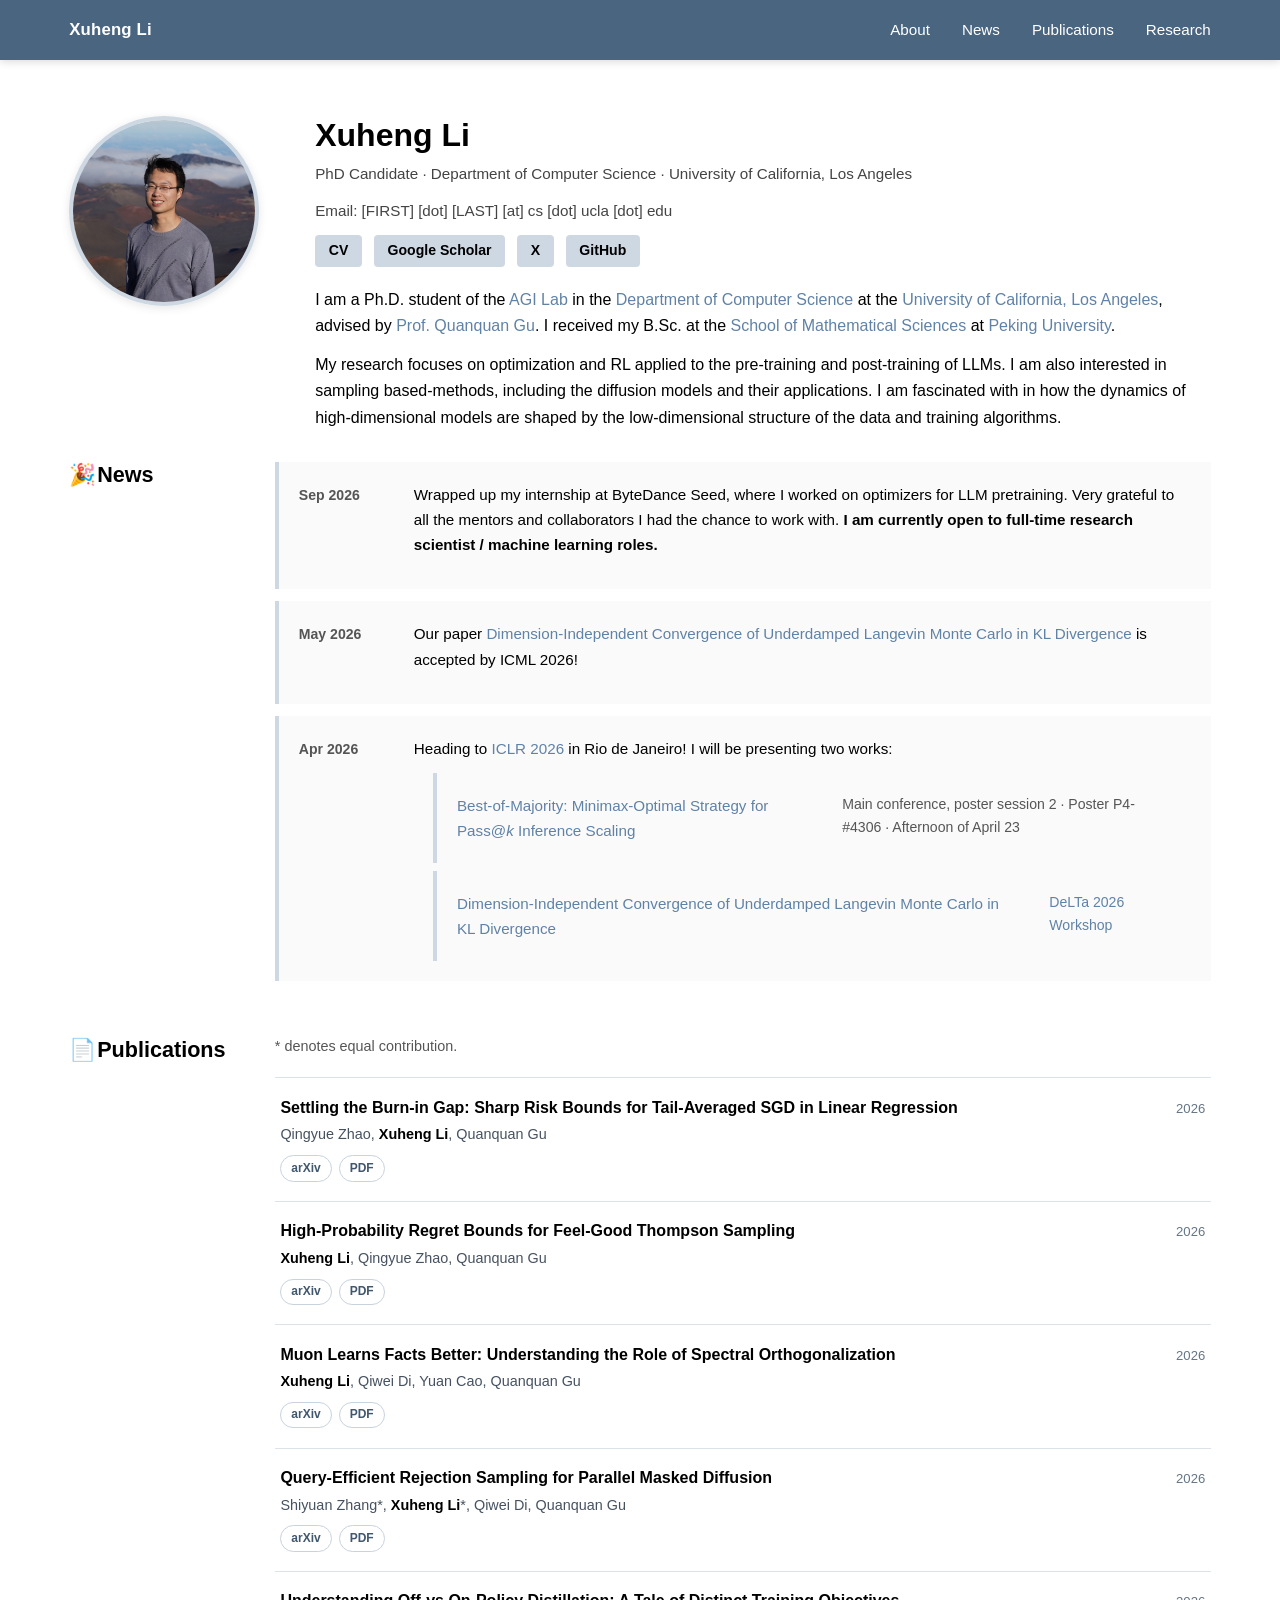
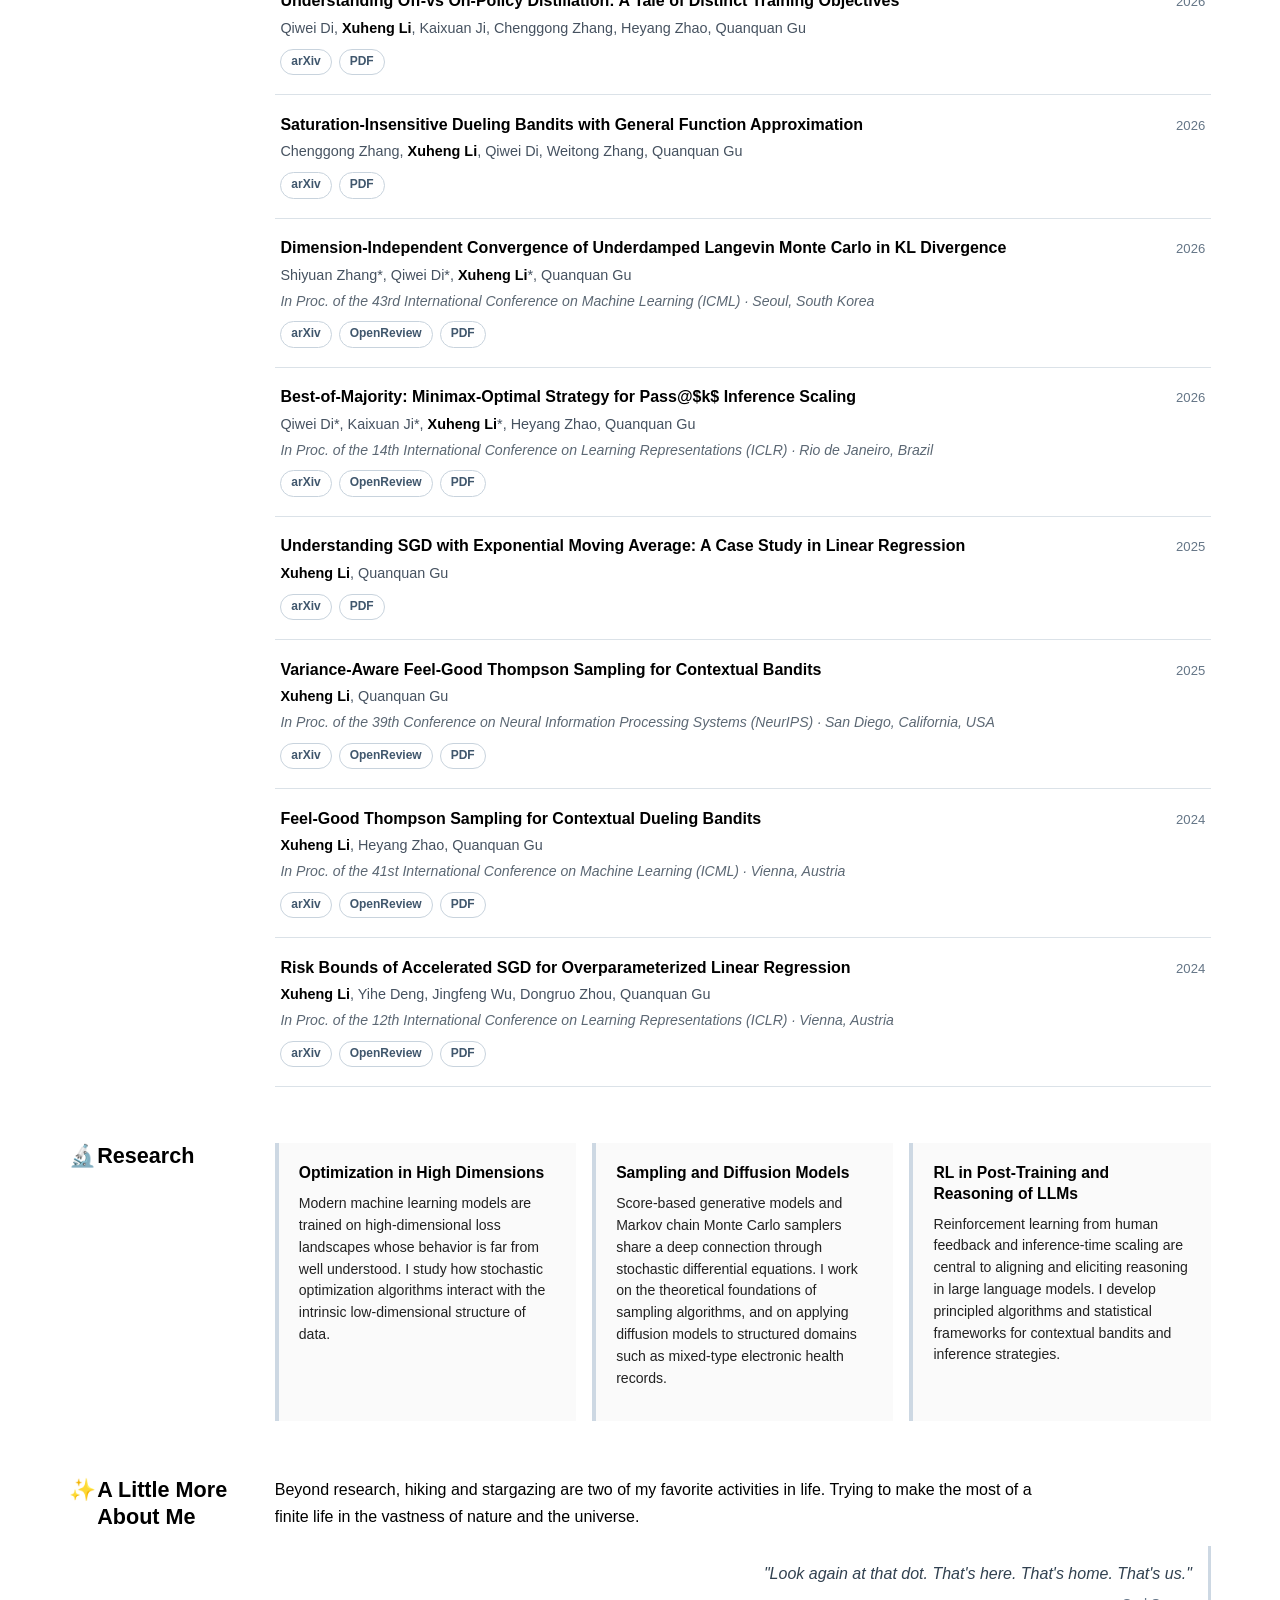
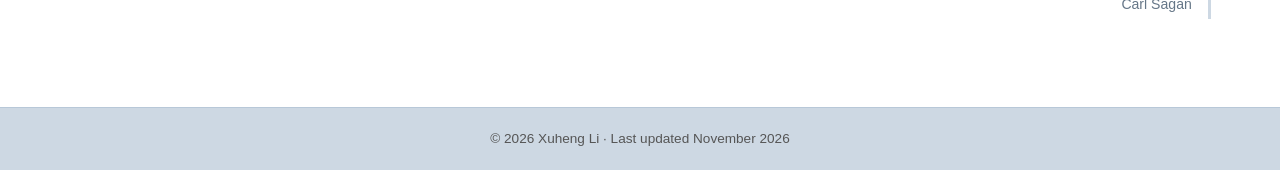
==== index.html @ b93c74e1 "Update publications from Google Scholar" ====
<!DOCTYPE html>
<html lang="en">
<head>
  <meta charset="UTF-8" />
  <meta name="viewport" content="width=device-width, initial-scale=1.0" />
  <title>Xuheng Li</title>
  <link rel="stylesheet" href="style.css?v=20261015-simplified" />
</head>
<body>

  <!-- ── Navigation ─────────────────────────────────────────── -->
  <nav>
    <div class="nav-inner">
      <a class="nav-brand" href="#about">Xuheng Li</a>
      <ul class="nav-links">
        <li><a href="#about">About</a></li>
        <li><a href="#news">News</a></li>
        <li><a href="#publications">Publications</a></li>
        <li><a href="#research">Research</a></li>
      </ul>
    </div>
  </nav>

  <!-- ── Main ───────────────────────────────────────────────── -->
  <main>
    <div class="container">

      <!-- Profile -->
      <section id="about">
        <div class="profile">
          <img class="profile-photo" src="img/xuheng.jpeg" alt="Xuheng Li" />
          <div class="profile-info">
            <h1>Xuheng Li</h1>
            <p class="profile-meta">
              PhD Candidate · Department of Computer Science · University of California, Los Angeles
            </p>

            <p class="profile-meta">Email: [FIRST] [dot] [LAST] [at] cs [dot] ucla [dot] edu</p>

            <div class="profile-links">
              <a class="btn-link" href="CV.pdf" target="_blank">CV</a>
              <a class="btn-link" href="https://scholar.google.com/citations?user=BikRqnIAAAAJ&hl=en" target="_blank">Google Scholar</a>
              <a class="btn-link" href="https://x.com/xuhengli_" target="_blank">X</a>
              <a class="btn-link" href="https://github.com/xuheng-li99" target="_blank">GitHub</a>
            </div>

            <p>
              I am a Ph.D. student of the <a href="https://www.uclaml.org/">AGI Lab</a> in the <a href="https://www.cs.ucla.edu/">Department of Computer Science</a> at the <a href="https://www.ucla.edu/">University of California, Los Angeles</a>, advised by
              <a href="https://web.cs.ucla.edu/~qgu/">Prof. Quanquan Gu</a>.
              I received my B.Sc. at the <a href="https://www.math.pku.edu.cn/">School of Mathematical Sciences</a> at <a href="https://www.pku.edu.cn/">Peking University</a>.
            </p>
            <p>
              My research focuses on optimization and RL applied to the pre-training and post-training of LLMs. I am also interested in sampling based-methods, including the diffusion models and their applications.
              I am fascinated with in how the dynamics of high-dimensional models are shaped by the low-dimensional structure of the data and training algorithms.
            </p>
          </div>
        </div>
      </section>

      <!-- News -->
      <section id="news">
        <h2 class="section-title"><span class="section-emoji" aria-hidden="true">🎉</span>News</h2>
        <div class="section-body">
          <ul class="news-list">
            <li>
              <span class="news-date">Sep 2026</span>
              <div class="news-body">
                <p>
                  Wrapped up my internship at ByteDance Seed, where I worked on optimizers for LLM pretraining. Very grateful to all the mentors and collaborators I had the chance to work with. <strong>I am currently open to full-time research scientist / machine learning roles.</strong>
                </p>
              </div>
            </li>
            <li>
              <span class="news-date">May 2026</span>
              <div class="news-body">
                <p>
                  Our paper <a href="https://arxiv.org/abs/2603.02429">Dimension-Independent Convergence of Underdamped Langevin Monte Carlo in KL Divergence</a> is accepted by ICML 2026!
                </p>
              </div>
            </li>
            <li>
              <span class="news-date">Apr 2026</span>
              <div class="news-body">
                <p>
                  Heading to <a href="https://iclr.cc/Conferences/2026">ICLR 2026</a> in Rio de Janeiro!
                  I will be presenting two works:
                </p>
                <ul style="margin: 0.4rem 0 0 1.2rem; font-size: 0.95rem;">
                  <li>
                    <a href="https://openreview.net/pdf?id=a6CVQpjbXq">Best-of-Majority: Minimax-Optimal Strategy for Pass@<em>k</em> Inference Scaling</a>
                    <br><span class="news-submeta">Main conference, poster session 2 · Poster P4-#4306 · Afternoon of April 23</span>
                  </li>
                  <li style="margin-top: 0.5rem;">
                    <a href="https://arxiv.org/abs/2603.02429">Dimension-Independent Convergence of Underdamped Langevin Monte Carlo in KL Divergence</a>
                    <br><span class="news-submeta"><a href="https://delta-workshop.github.io/DeLTa2026/">DeLTa 2026 Workshop</a></span>
                  </li>
                </ul>
              </div>
            </li>
          </ul>
        </div>
      </section>

      <!-- Publications -->
      <section id="publications">
        <h2 class="section-title"><span class="section-emoji" aria-hidden="true">📄</span>Publications</h2>
        <div class="section-body">
          <p style="font-size:0.9rem; line-height:1.25; color:#555; margin-bottom:1.4rem;">
            * denotes equal contribution.
          </p>

          <div id="pub-container">
            <p style="color:#888;">Loading publications…</p>
          </div>
        </div>
      </section>

      <!-- Research -->
      <section id="research">
        <h2 class="section-title"><span class="section-emoji" aria-hidden="true">🔬</span>Research</h2>
        <div class="section-body">
          <div class="research-grid">

            <div class="research-card">
              <h3>Optimization in High Dimensions</h3>
              <p>
                Modern machine learning models are trained on high-dimensional loss landscapes whose behavior is far from well understood. I study how stochastic optimization algorithms interact with the intrinsic low-dimensional structure of data.
              </p>
            </div>

            <div class="research-card">
              <h3>Sampling and Diffusion Models</h3>
              <p>
                Score-based generative models and Markov chain Monte Carlo samplers share a deep connection through stochastic differential equations. I work on the theoretical foundations of sampling algorithms, and on applying diffusion models to structured domains such as mixed-type electronic health records.
              </p>
            </div>

            <div class="research-card">
              <h3>RL in Post-Training and Reasoning of LLMs</h3>
              <p>
                Reinforcement learning from human feedback and inference-time scaling are central to aligning and eliciting reasoning in large language models. I develop principled algorithms and statistical frameworks for contextual bandits and inference strategies.
              </p>
            </div>

          </div>
        </div>
      </section>

      <section id="more-about-me" class="more-about-section">
        <h2 class="section-title"><span class="section-emoji" aria-hidden="true">✨</span>A Little More About Me</h2>
        <div class="section-body">
          <p>
            Beyond research, hiking and stargazing are two of my favorite activities in life.
            Trying to make the most of a finite life in the vastness of nature and the universe.
          </p>
          <blockquote class="epigraph">
            <p>"Look again at that dot. That's here. That's home. That's us."</p>
            <cite>Carl Sagan</cite>
          </blockquote>
        </div>
      </section>
    </div>
  </main>

  <!-- ── Footer ─────────────────────────────────────────────── -->
  <footer>
    <div class="container">
      © 2026 Xuheng Li · Last updated November 2026
    </div>
  </footer>

  <script>
    const SELF = "Xuheng Li";

    function boldSelf(authorsStr) {
      return authorsStr.replace(
        new RegExp(`(${SELF})(\\*?)`, "g"),
        "<strong>$1</strong>$2"
      );
    }

    function buildVenue(pub) {
      if (pub.type === "conference" && pub.conference_name) {
        let v = `In Proc. of ${pub.conference_name}`;
        if (pub.conference_location) v += ` · ${pub.conference_location}`;
        return v;
      }
      return "";
    }

    function buildItem(pub) {
      const venue = buildVenue(pub);
      const openreviewUrl = pub.openreview || pub.url || "";

      const badges = [];
      if (pub.arxiv) {
        badges.push(`<a class="badge badge-arxiv" href="${pub.arxiv}" target="_blank" rel="noreferrer">arXiv</a>`);
      }
      if (openreviewUrl) {
        badges.push(`<a class="badge badge-openreview" href="${openreviewUrl}" target="_blank" rel="noreferrer">OpenReview</a>`);
      }
      if (pub.pdf) {
        badges.push(`<a class="badge badge-pdf" href="${pub.pdf}" target="_blank" rel="noreferrer">PDF</a>`);
      }

      return `
        <li class="pub-item">
          <div class="pub-content">
            <div class="pub-heading">
              <div class="pub-title">${pub.title}</div>
              <div class="pub-year">${pub.year}</div>
            </div>
            <div class="pub-authors">${boldSelf(pub.authors)}</div>
            ${venue ? `<div class="pub-venue">${venue}</div>` : ""}
            ${badges.length ? `<div class="pub-badges">${badges.join("")}</div>` : ""}
          </div>
        </li>`;
    }

    fetch("publications.json?v=20261116-scholar-update")
      .then(r => r.json())
      .then(pubs => {
        const container = document.getElementById("pub-container");
        container.innerHTML = `
          <ul class="pub-list">
            ${pubs.map(buildItem).join("")}
          </ul>`;

        if (window.location.hash === "#publications") {
          requestAnimationFrame(() => {
            document.getElementById("publications").scrollIntoView();
          });
        }
      })
      .catch(() => {
        document.getElementById("pub-container").innerHTML =
          "<p style='color:#c00;'>Failed to load publications.</p>";
      });
  </script>

</body>
</html>
---- style.css ----
/* =====================================================
   CSS Custom Properties
   ===================================================== */
:root {
  --color-bg:           #ffffff;
  --color-text:         #000000;
  --color-block-light:  rgb(205, 216, 227);   /* muted steel blue-grey */
  --color-block-dark:   rgb( 74, 101, 128);   /* deeper slate blue     */
  --color-emphasis:     rgb(158,  58,  43);   /* terracotta / rust red */
  --color-link:         rgb( 96, 130, 166);   /* muted blue-grey link  */

  --font-sans: "Aptos", "Segoe UI", -apple-system, BlinkMacSystemFont,
               Helvetica, Arial, sans-serif;
  --font-mono: "SFMono-Regular", Consolas, "Liberation Mono", Menlo, monospace;

  --max-width:  1180px;
  --nav-height: 60px;

  --sp-xs: 0.4rem;
  --sp-sm: 0.75rem;
  --sp-md: 1.25rem;
  --sp-lg: 2rem;
  --sp-xl: 3.5rem;
}

/* =====================================================
   Reset & Base
   ===================================================== */
*, *::before, *::after {
  box-sizing: border-box;
  margin: 0;
  padding: 0;
}

html {
  scroll-behavior: smooth;
}

body {
  font-family: var(--font-sans);
  font-size: 16px;
  line-height: 1.65;
  color: var(--color-text);
  background: var(--color-bg);
}

/* =====================================================
   Typography
   ===================================================== */
h1 { font-size: 2rem;   font-weight: 700; line-height: 1.2; margin-bottom: var(--sp-xs); }
h2 { font-size: 1.5rem; font-weight: 700; line-height: 1.25; margin-bottom: var(--sp-sm); }
h3 { font-size: 1.1rem; font-weight: 600; line-height: 1.3;  margin-bottom: var(--sp-xs); }

p { margin-bottom: var(--sp-sm); }

a {
  color: var(--color-link);
  text-decoration: none;
}
a:hover { text-decoration: underline; }

/* =====================================================
   Layout
   ===================================================== */
.container {
  max-width: var(--max-width);
  margin: 0 auto;
  padding: 0 1.2rem;
}

main {
  padding: var(--sp-xl) 0;
}

/* =====================================================
   Navigation
   ===================================================== */
nav {
  position: sticky;
  top: 0;
  z-index: 100;
  background: var(--color-block-dark);
  height: var(--nav-height);
  box-shadow: 0 2px 8px rgba(0, 0, 0, 0.14);
}

.nav-inner {
  max-width: var(--max-width);
  margin: 0 auto;
  padding: 0 1.2rem;
  height: 100%;
  display: flex;
  align-items: center;
  justify-content: space-between;
}

.nav-brand {
  font-size: 1.05rem;
  font-weight: 700;
  color: #ffffff;
  text-decoration: none;
  letter-spacing: 0.01em;
}
.nav-brand:hover { text-decoration: none; opacity: 0.85; }

.nav-links {
  list-style: none;
  display: flex;
  gap: var(--sp-lg);
}

.nav-links a {
  color: #ffffff;
  font-size: 0.95rem;
  font-weight: 500;
  text-decoration: none;
  padding-bottom: 3px;
  border-bottom: 2px solid transparent;
  transition: border-color 0.15s;
}
.nav-links a:hover,
.nav-links a.active {
  border-bottom-color: var(--color-block-light);
  text-decoration: none;
}

/* =====================================================
   Section
   ===================================================== */
section {
  margin-bottom: var(--sp-xl);
  scroll-margin-top: calc(var(--nav-height) + 16px);
}

#about {
  margin-bottom: 1.2rem;
}

#news,
#publications,
#research,
#more-about-me {
  display: grid;
  grid-template-columns: 180px minmax(0, 1fr);
  column-gap: 1.6rem;
  align-items: start;
}

#more-about-me {
  margin-bottom: 2rem;
}

.section-title {
  font-size: 1.35rem;
  font-weight: 700;
  position: relative;
  padding: 0 0 var(--sp-xs) 1.75rem;
  border: 0;
  margin-bottom: var(--sp-md);
  transition: color 0.15s, transform 0.15s;
}

.section-emoji {
  position: absolute;
  left: 0;
  top: 0;
}

#news:hover .section-title,
#publications:hover .section-title,
#research:hover .section-title,
#more-about-me:hover .section-title {
  color: var(--color-emphasis);
  transform: translateX(4px);
}

.section-body {
  min-width: 0;
}

/* =====================================================
   Profile / Hero  (index page)
   ===================================================== */
.profile {
  display: flex;
  gap: var(--sp-xl);
  align-items: flex-start;
  margin-bottom: 0;
}

.profile-photo {
  flex-shrink: 0;
  width: 190px;
  height: 190px;
  border-radius: 50%;
  object-fit: cover;
  border: 4px solid var(--color-block-light);
  box-shadow: 0 2px 10px rgba(0, 0, 0, 0.1);
}

.profile-meta {
  font-size: 0.95rem;
  color: #444;
  margin-bottom: var(--sp-sm);
}

.profile-links {
  display: flex;
  flex-wrap: wrap;
  gap: var(--sp-sm);
  margin: var(--sp-sm) 0 var(--sp-md);
}

.more-about-section p {
  max-width: 760px;
}

.epigraph {
  max-width: 760px;
  margin: 1rem 0 0 auto;
  padding: 0.9rem 1rem 0.2rem 0;
  border-right: 3px solid var(--color-block-light);
  text-align: right;
}

.epigraph p {
  margin-bottom: 0.35rem;
  font-size: 1rem;
  font-style: italic;
  color: #314150;
}

.epigraph cite {
  display: block;
  font-size: 0.88rem;
  font-style: normal;
  color: #667788;
}

/* =====================================================
   Button-style links
   ===================================================== */
.btn-link {
  display: inline-flex;
  align-items: center;
  gap: 0.3rem;
  padding: 0.28rem 0.85rem;
  border-radius: 4px;
  font-size: 0.88rem;
  font-weight: 600;
  background: var(--color-block-light);
  color: var(--color-text);
  text-decoration: none;
  transition: background 0.15s, color 0.15s;
}
.btn-link:hover {
  background: var(--color-block-dark);
  color: #ffffff;
  text-decoration: none;
}

/* =====================================================
   News  (index page)
   ===================================================== */
.news-list {
  list-style: none;
  display: flex;
  flex-direction: column;
  gap: var(--sp-sm);
}

.news-list li {
  display: flex;
  gap: var(--sp-md);
  padding: var(--sp-md);
  border-left: 4px solid var(--color-block-light);
  background: #fafafa;
  font-size: 0.95rem;
  transition: border-left-color 0.15s, background 0.15s;
}

.news-list li:hover {
  border-left-color: var(--color-block-dark);
  background: #f2fdf8;
}

.news-date {
  flex-shrink: 0;
  width: 95px;
  color: #555;
  font-weight: 600;
  font-size: 0.88rem;
  padding-top: 2px;
}

.news-body {
  flex: 1;
  min-width: 0;
}

.news-link-card {
  display: inline-flex;
  flex-direction: column;
  gap: 0.3rem;
  max-width: 360px;
  padding: 0.65rem 0.8rem;
  margin: 0.15rem 0 0.1rem;
  border: 1px solid #ccd6e0;
  border-radius: 10px;
  background: linear-gradient(180deg, #fbfdff 0%, #f1f5f9 100%);
  color: #2b3d50;
  text-decoration: none;
  box-shadow: 0 1px 4px rgba(0, 0, 0, 0.04);
}

.news-link-card:hover {
  text-decoration: none;
  border-color: var(--color-block-dark);
  background: linear-gradient(180deg, #f7fbff 0%, #e9f0f6 100%);
}

.news-link-head {
  display: flex;
  align-items: center;
  justify-content: space-between;
  gap: 0.8rem;
  font-size: 0.76rem;
}

.news-link-branding {
  display: inline-flex;
  align-items: center;
  gap: 0.45rem;
  min-width: 0;
}

.news-brand {
  display: inline-flex;
  align-items: center;
  justify-content: center;
  width: 1.3rem;
  height: 1.3rem;
  border-radius: 999px;
  flex-shrink: 0;
}

.news-brand-eureka-logo {
  width: 1.3rem;
  height: 1.3rem;
  border-radius: 0.35rem;
  object-fit: cover;
  display: block;
  flex-shrink: 0;
  border: 1px solid #c7d2de;
  background: #ffffff;
}

.news-brand-x {
  background: #111111;
  color: #ffffff;
}

.news-brand-x svg {
  width: 0.78rem;
  height: 0.78rem;
  fill: currentColor;
}

.news-link-source {
  font-weight: 700;
  color: #485d72;
}

.news-link-date {
  color: #76889a;
  white-space: nowrap;
}

.news-link-copy {
  font-size: 0.9rem;
  line-height: 1.45;
  color: #24384c;
}

.news-link-copy-secondary {
  color: #52667a;
}

.news-link-more {
  color: var(--color-link);
  font-weight: 600;
}

.news-submeta {
  color: #555;
  font-size: 0.88rem;
}

/* =====================================================
   Publications
   ===================================================== */

.pub-list {
  list-style: none;
  display: flex;
  flex-direction: column;
  border-top: 1px solid #dbe2e8;
}

.pub-item {
  padding: 1.15rem 0.35rem 1.2rem;
  border-bottom: 1px solid #dbe2e8;
  transition: transform 0.18s ease, background 0.18s ease, box-shadow 0.18s ease,
              padding-left 0.18s ease, padding-right 0.18s ease;
}

.pub-item:hover,
.pub-item:focus-within {
  transform: translateY(-4px);
  padding-left: 0.8rem;
  padding-right: 0.8rem;
  background: #f7fafc;
  box-shadow: 0 8px 20px rgba(44, 61, 78, 0.1);
}

.pub-heading {
  display: flex;
  align-items: baseline;
  justify-content: space-between;
  gap: 1rem;
  margin-bottom: 0.25rem;
}

.pub-content {
  min-width: 0;
}

.pub-title {
  font-weight: 650;
  font-size: 1rem;
  line-height: 1.4;
}

.pub-year {
  flex-shrink: 0;
  color: #647586;
  font-size: 0.82rem;
  font-variant-numeric: tabular-nums;
}

.pub-authors {
  font-size: 0.9rem;
  color: #465260;
  margin-bottom: 0.15rem;
}
.pub-authors strong {
  font-weight: 700;
  color: var(--color-text);
}

.pub-venue {
  font-size: 0.88rem;
  font-style: italic;
  color: #5c6874;
  margin-bottom: 0.25rem;
}

.pub-badges {
  display: flex;
  flex-wrap: wrap;
  gap: 0.45rem;
  margin-top: 0.5rem;
}

.badge {
  display: inline-flex;
  align-items: center;
  min-height: 1.65rem;
  padding: 0.14rem 0.62rem;
  border: 1px solid #c8d3dd;
  border-radius: 999px;
  background: #ffffff;
  color: #40576d;
  font-size: 0.75rem;
  font-weight: 600;
  text-decoration: none;
  transition: color 0.15s, background 0.15s, border-color 0.15s;
}
.badge:hover {
  color: #ffffff;
  background: var(--color-block-dark);
  border-color: var(--color-block-dark);
  text-decoration: none;
}

/* =====================================================
   Research  (research page)
   ===================================================== */
.research-grid {
  display: grid;
  grid-template-columns: repeat(3, minmax(0, 1fr));
  gap: 1rem;
}

.research-card {
  padding: var(--sp-md);
  border-left: 4px solid var(--color-block-light);
  background: #fafafa;
  transition: border-left-color 0.15s, background 0.15s;
}

.research-card:hover {
  border-left-color: var(--color-block-dark);
  background: #f2fdf8;
}

.research-card h3 {
  font-size: 0.98rem;
  margin-bottom: 0.6rem;
}

.research-card p {
  font-size: 0.88rem;
  line-height: 1.55;
  color: #222;
}

.research-card .pub-badges {
  margin-top: var(--sp-sm);
}

/* =====================================================
   Footer
   ===================================================== */
footer {
  background: var(--color-block-light);
  padding: var(--sp-md) 0;
  text-align: center;
  font-size: 0.85rem;
  color: #555;
  border-top: 1px solid #b8c8d8;
}

/* =====================================================
   Responsive
   ===================================================== */
@media (max-width: 720px) {
  :root { --sp-xl: 2.5rem; --sp-lg: 1.5rem; }

  #news,
  #publications,
  #research,
  #more-about-me {
    display: block;
  }

  .section-title {
    padding: 0 0 var(--sp-xs) 1.75rem;
  }

  .section-body {
    margin-left: 0;
  }

  .profile {
    flex-direction: column;
    align-items: center;
    text-align: center;
  }
  .profile-links { justify-content: center; }

  .nav-links {
    gap: var(--sp-md);
    flex-wrap: wrap;
    justify-content: flex-end;
  }

  .news-list li {
    flex-direction: column;
    gap: 0.15rem;
  }
  .news-date { width: auto; }

  .pub-heading {
    align-items: flex-start;
  }

  .research-grid {
    grid-template-columns: 1fr;
  }
}

@media (prefers-reduced-motion: reduce) {
  .pub-item {
    transition: background 0.18s ease;
  }

  .pub-item:hover,
  .pub-item:focus-within {
    transform: none;
  }
}
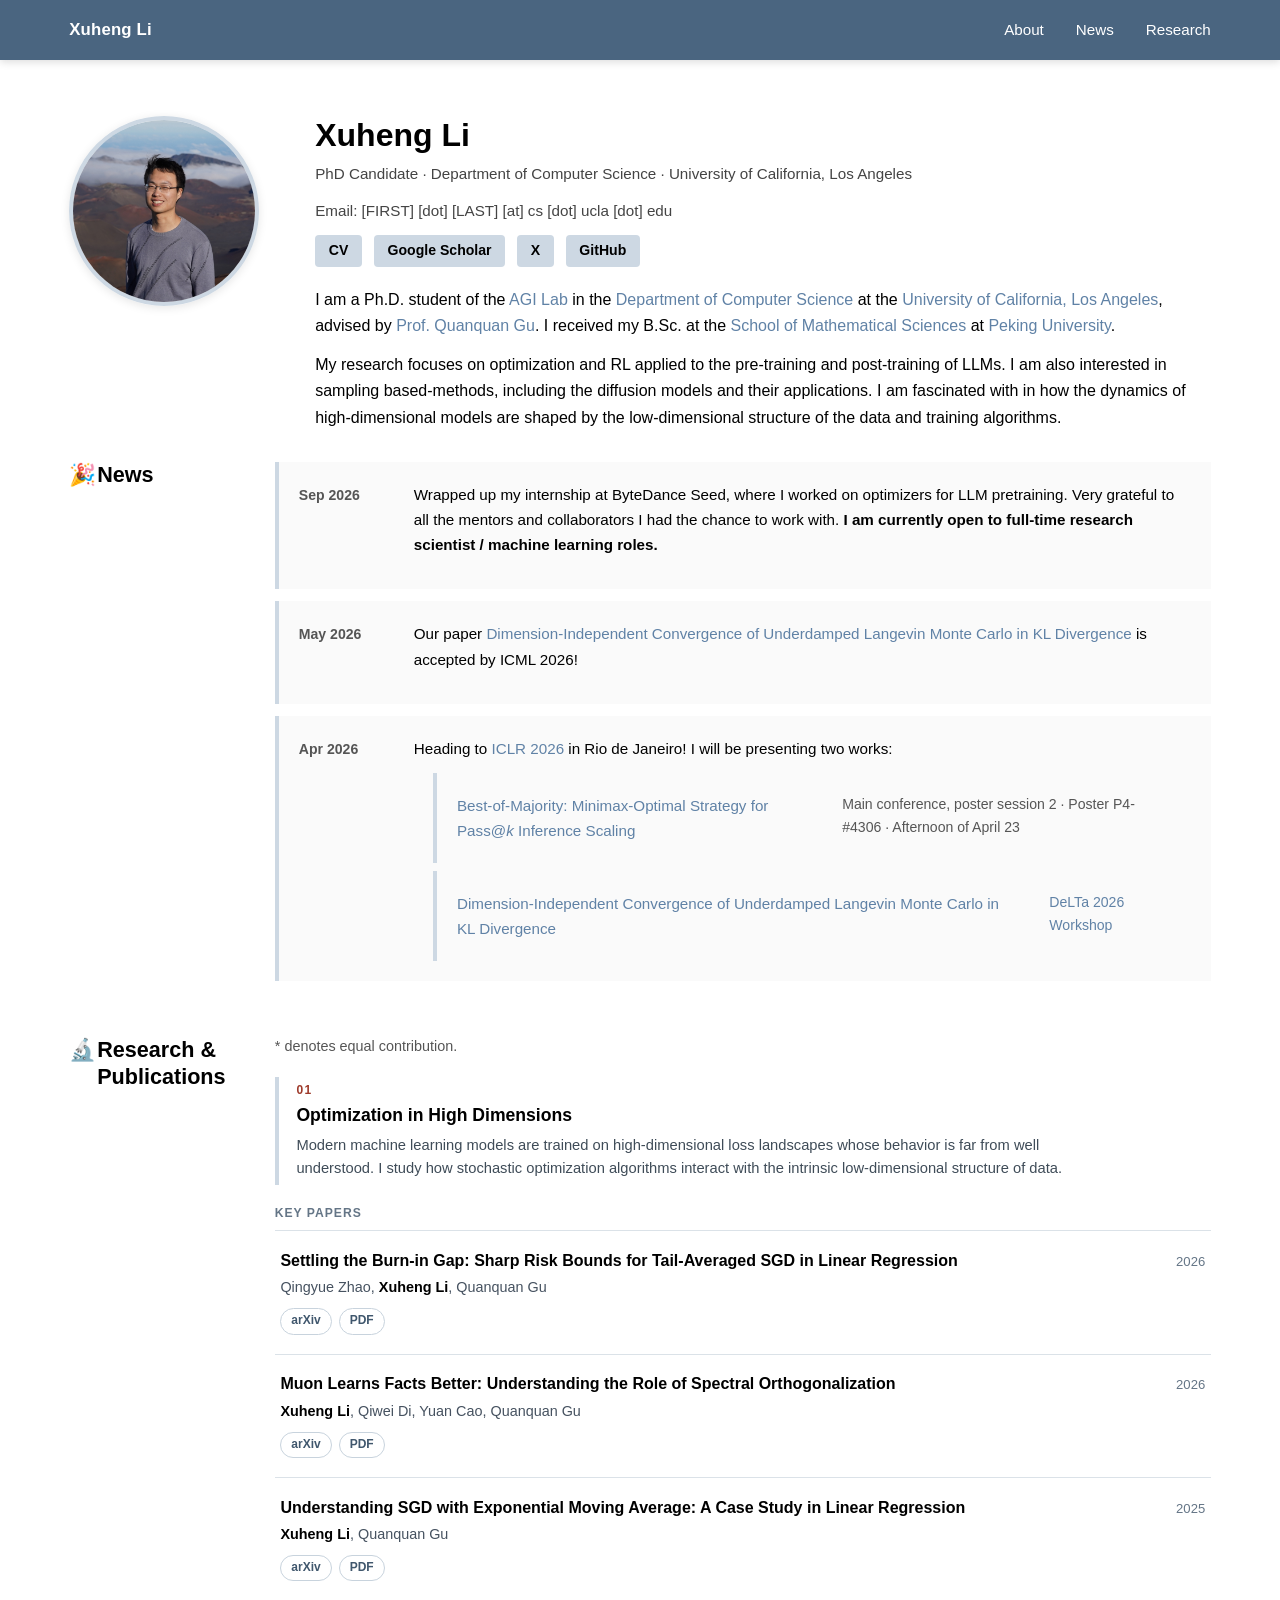
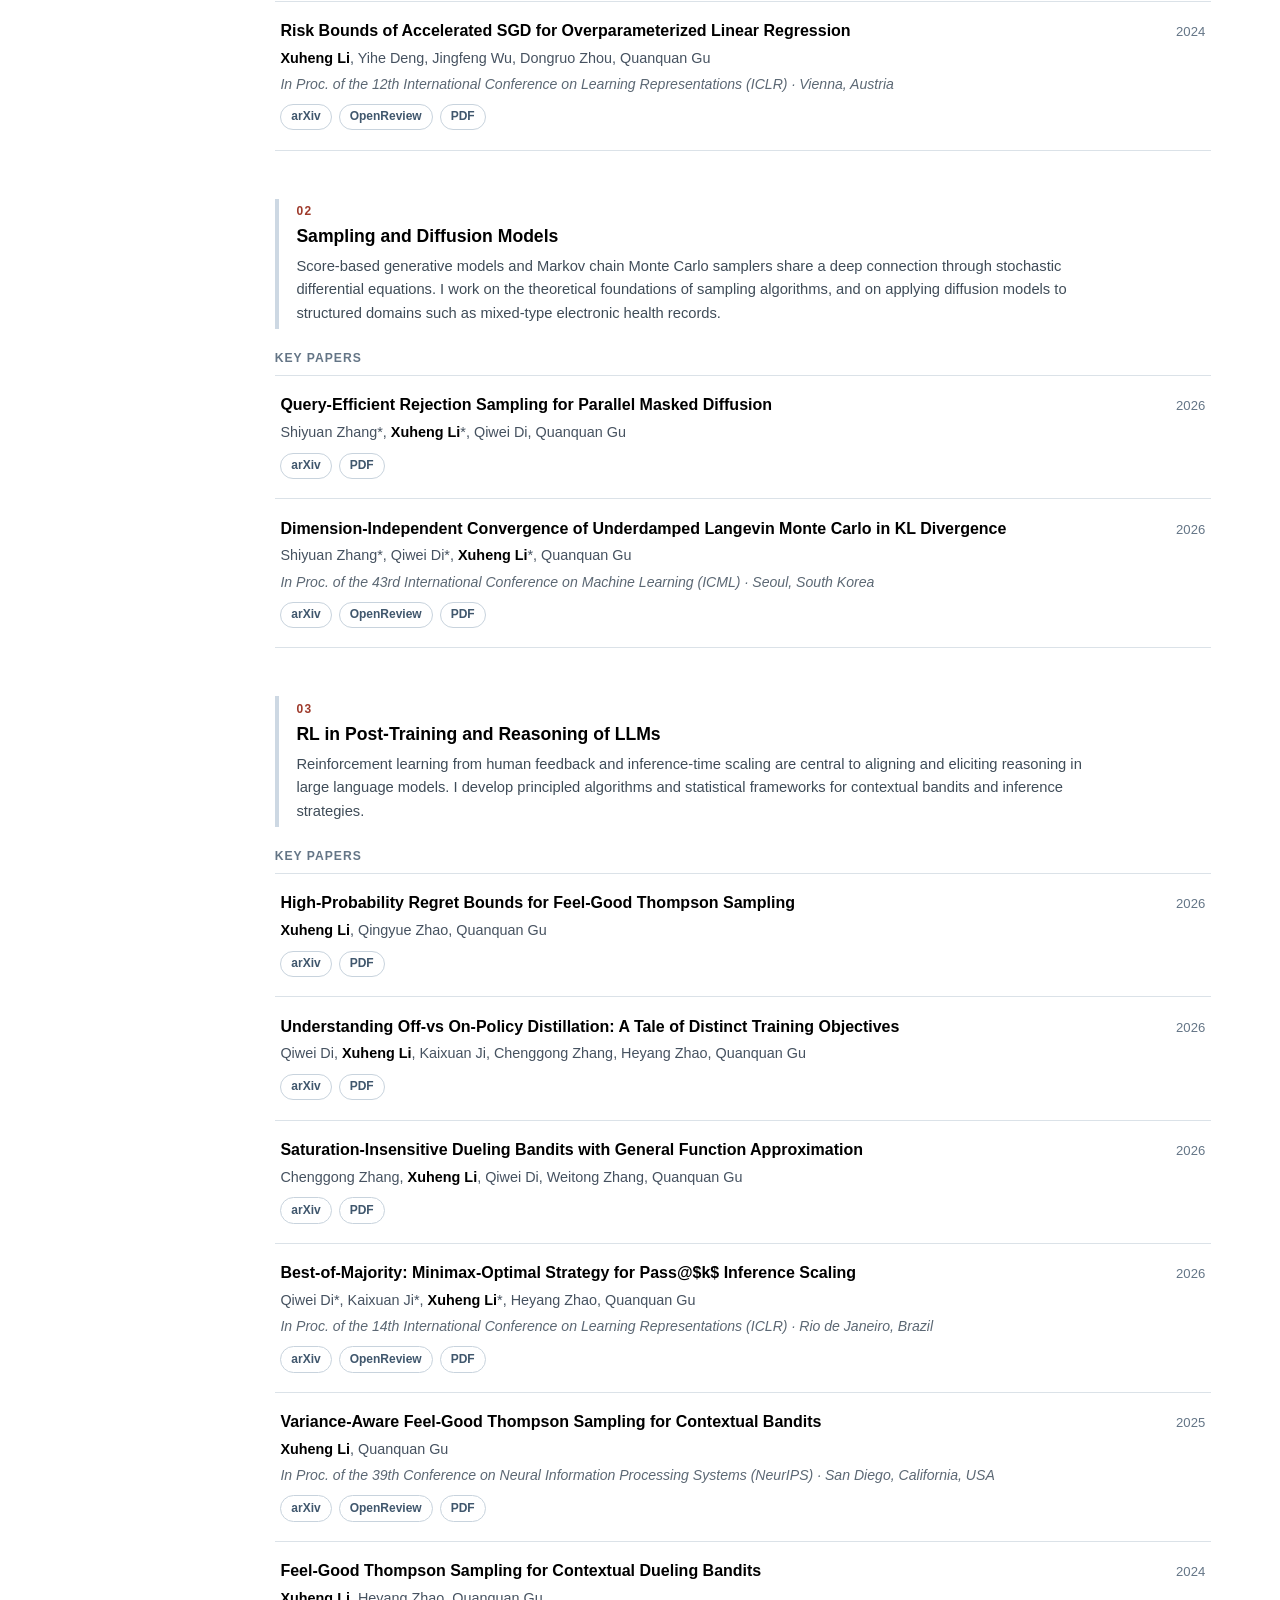
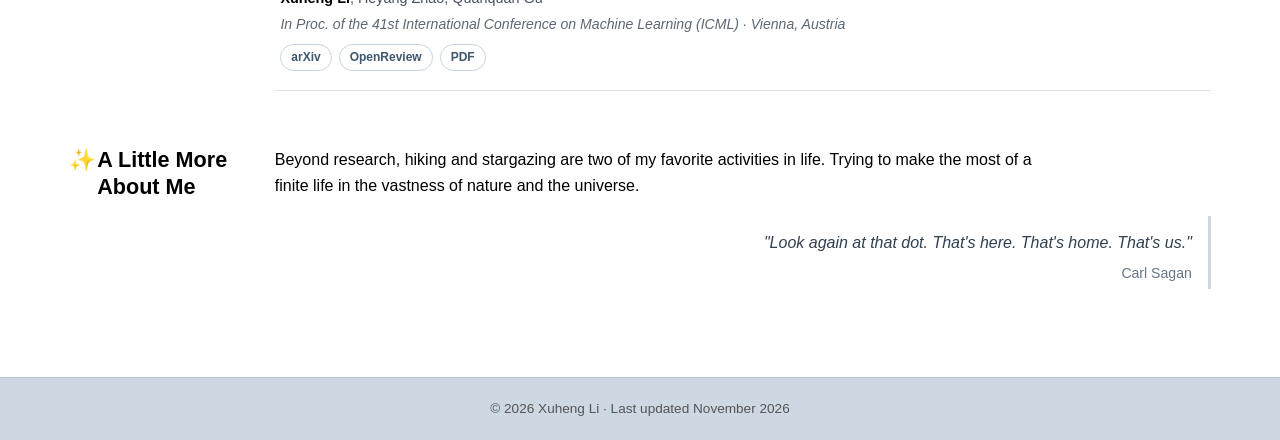
==== commit 9ddd8d4a: "Group publications by research area" ====
--- a/index.html
+++ b/index.html
@@ -4,7 +4,8 @@
   <meta charset="UTF-8" />
   <meta name="viewport" content="width=device-width, initial-scale=1.0" />
   <title>Xuheng Li</title>
-  <link rel="stylesheet" href="style.css?v=20261015-simplified" />
+  <link rel="stylesheet" href="style.css?v=20261116-research-groups" />
+  <link rel="preload" href="publications.json?v=20261116-research-groups" as="fetch" />
 </head>
 <body>
 
@@ -15,7 +16,6 @@
       <ul class="nav-links">
         <li><a href="#about">About</a></li>
         <li><a href="#news">News</a></li>
-        <li><a href="#publications">Publications</a></li>
         <li><a href="#research">Research</a></li>
       </ul>
     </div>
@@ -101,9 +101,9 @@
         </div>
       </section>
 
-      <!-- Publications -->
-      <section id="publications">
-        <h2 class="section-title"><span class="section-emoji" aria-hidden="true">📄</span>Publications</h2>
+      <!-- Research & Publications -->
+      <section id="research">
+        <h2 class="section-title"><span id="publications" class="anchor-alias" aria-hidden="true"></span><span class="section-emoji" aria-hidden="true">🔬</span>Research &amp; Publications</h2>
         <div class="section-body">
           <p style="font-size:0.9rem; line-height:1.25; color:#555; margin-bottom:1.4rem;">
             * denotes equal contribution.
@@ -111,37 +111,6 @@
 
           <div id="pub-container">
             <p style="color:#888;">Loading publications…</p>
-          </div>
-        </div>
-      </section>
-
-      <!-- Research -->
-      <section id="research">
-        <h2 class="section-title"><span class="section-emoji" aria-hidden="true">🔬</span>Research</h2>
-        <div class="section-body">
-          <div class="research-grid">
-
-            <div class="research-card">
-              <h3>Optimization in High Dimensions</h3>
-              <p>
-                Modern machine learning models are trained on high-dimensional loss landscapes whose behavior is far from well understood. I study how stochastic optimization algorithms interact with the intrinsic low-dimensional structure of data.
-              </p>
-            </div>
-
-            <div class="research-card">
-              <h3>Sampling and Diffusion Models</h3>
-              <p>
-                Score-based generative models and Markov chain Monte Carlo samplers share a deep connection through stochastic differential equations. I work on the theoretical foundations of sampling algorithms, and on applying diffusion models to structured domains such as mixed-type electronic health records.
-              </p>
-            </div>
-
-            <div class="research-card">
-              <h3>RL in Post-Training and Reasoning of LLMs</h3>
-              <p>
-                Reinforcement learning from human feedback and inference-time scaling are central to aligning and eliciting reasoning in large language models. I develop principled algorithms and statistical frameworks for contextual bandits and inference strategies.
-              </p>
-            </div>
-
           </div>
         </div>
       </section>
@@ -217,18 +186,56 @@
         </li>`;
     }
 
-    fetch("publications.json?v=20261116-scholar-update")
+    const researchAreas = [
+      {
+        id: "optimization",
+        number: "01",
+        title: "Optimization in High Dimensions",
+        description: "Modern machine learning models are trained on high-dimensional loss landscapes whose behavior is far from well understood. I study how stochastic optimization algorithms interact with the intrinsic low-dimensional structure of data."
+      },
+      {
+        id: "sampling",
+        number: "02",
+        title: "Sampling and Diffusion Models",
+        description: "Score-based generative models and Markov chain Monte Carlo samplers share a deep connection through stochastic differential equations. I work on the theoretical foundations of sampling algorithms, and on applying diffusion models to structured domains such as mixed-type electronic health records."
+      },
+      {
+        id: "rl-llm",
+        number: "03",
+        title: "RL in Post-Training and Reasoning of LLMs",
+        description: "Reinforcement learning from human feedback and inference-time scaling are central to aligning and eliciting reasoning in large language models. I develop principled algorithms and statistical frameworks for contextual bandits and inference strategies."
+      }
+    ];
+
+    function buildResearchArea(area, pubs) {
+      const areaPubs = pubs.filter(pub => pub.research_area === area.id);
+      return `
+        <section class="research-theme" aria-labelledby="research-${area.id}">
+          <div class="research-theme-heading">
+            <span class="research-theme-number">${area.number}</span>
+            <h3 id="research-${area.id}">${area.title}</h3>
+            <p>${area.description}</p>
+          </div>
+          <div class="research-theme-papers">
+            <p class="key-papers-label">Key papers</p>
+            <ul class="pub-list">
+              ${areaPubs.map(buildItem).join("")}
+            </ul>
+          </div>
+        </section>`;
+    }
+
+    fetch("publications.json?v=20261116-research-groups")
       .then(r => r.json())
       .then(pubs => {
         const container = document.getElementById("pub-container");
-        container.innerHTML = `
-          <ul class="pub-list">
-            ${pubs.map(buildItem).join("")}
-          </ul>`;
-
-        if (window.location.hash === "#publications") {
+        container.innerHTML = researchAreas
+          .map(area => buildResearchArea(area, pubs))
+          .join("");
+
+        if (["#publications", "#research"].includes(window.location.hash)) {
           requestAnimationFrame(() => {
-            document.getElementById("publications").scrollIntoView();
+            document.getElementById("research").scrollIntoView();
           });
         }
       })
--- a/style.css
+++ b/style.css
@@ -136,8 +136,15 @@
   margin-bottom: 1.2rem;
 }
 
+.anchor-alias {
+  display: block;
+  position: relative;
+  top: calc(-1 * var(--nav-height) - 16px);
+  height: 0;
+  visibility: hidden;
+}
+
 #news,
-#publications,
 #research,
 #more-about-me {
   display: grid;
@@ -167,7 +174,6 @@
 }
 
 #news:hover .section-title,
-#publications:hover .section-title,
 #research:hover .section-title,
 #more-about-me:hover .section-title {
   color: var(--color-emphasis);
@@ -494,39 +500,57 @@
 }
 
 /* =====================================================
-   Research  (research page)
-   ===================================================== */
-.research-grid {
-  display: grid;
-  grid-template-columns: repeat(3, minmax(0, 1fr));
-  gap: 1rem;
-}
-
-.research-card {
-  padding: var(--sp-md);
+   Research & Publications
+   ===================================================== */
+.research-theme {
+  margin-bottom: 3rem;
+  scroll-margin-top: calc(var(--nav-height) + 16px);
+}
+
+.research-theme:last-child {
+  margin-bottom: 0;
+}
+
+.research-theme-heading {
+  margin-bottom: 1.15rem;
+  padding: 0.2rem 0 0.25rem 1.1rem;
   border-left: 4px solid var(--color-block-light);
-  background: #fafafa;
-  transition: border-left-color 0.15s, background 0.15s;
-}
-
-.research-card:hover {
-  border-left-color: var(--color-block-dark);
-  background: #f2fdf8;
-}
-
-.research-card h3 {
-  font-size: 0.98rem;
-  margin-bottom: 0.6rem;
-}
-
-.research-card p {
-  font-size: 0.88rem;
-  line-height: 1.55;
-  color: #222;
-}
-
-.research-card .pub-badges {
-  margin-top: var(--sp-sm);
+  transition: border-color 0.15s;
+}
+
+.research-theme:hover .research-theme-heading {
+  border-left-color: var(--color-emphasis);
+}
+
+.research-theme-number {
+  display: block;
+  margin-bottom: 0.2rem;
+  color: var(--color-emphasis);
+  font-size: 0.75rem;
+  font-weight: 700;
+  letter-spacing: 0.12em;
+}
+
+.research-theme-heading h3 {
+  margin-bottom: 0.45rem;
+  font-size: 1.1rem;
+}
+
+.research-theme-heading p {
+  max-width: 820px;
+  margin-bottom: 0;
+  color: #3f4c58;
+  font-size: 0.92rem;
+  line-height: 1.6;
+}
+
+.key-papers-label {
+  margin-bottom: 0.45rem;
+  color: #647586;
+  font-size: 0.76rem;
+  font-weight: 700;
+  letter-spacing: 0.08em;
+  text-transform: uppercase;
 }
 
 /* =====================================================
@@ -548,7 +572,6 @@
   :root { --sp-xl: 2.5rem; --sp-lg: 1.5rem; }
 
   #news,
-  #publications,
   #research,
   #more-about-me {
     display: block;
@@ -585,8 +608,8 @@
     align-items: flex-start;
   }
 
-  .research-grid {
-    grid-template-columns: 1fr;
+  .research-theme {
+    margin-bottom: 2.5rem;
   }
 }
 
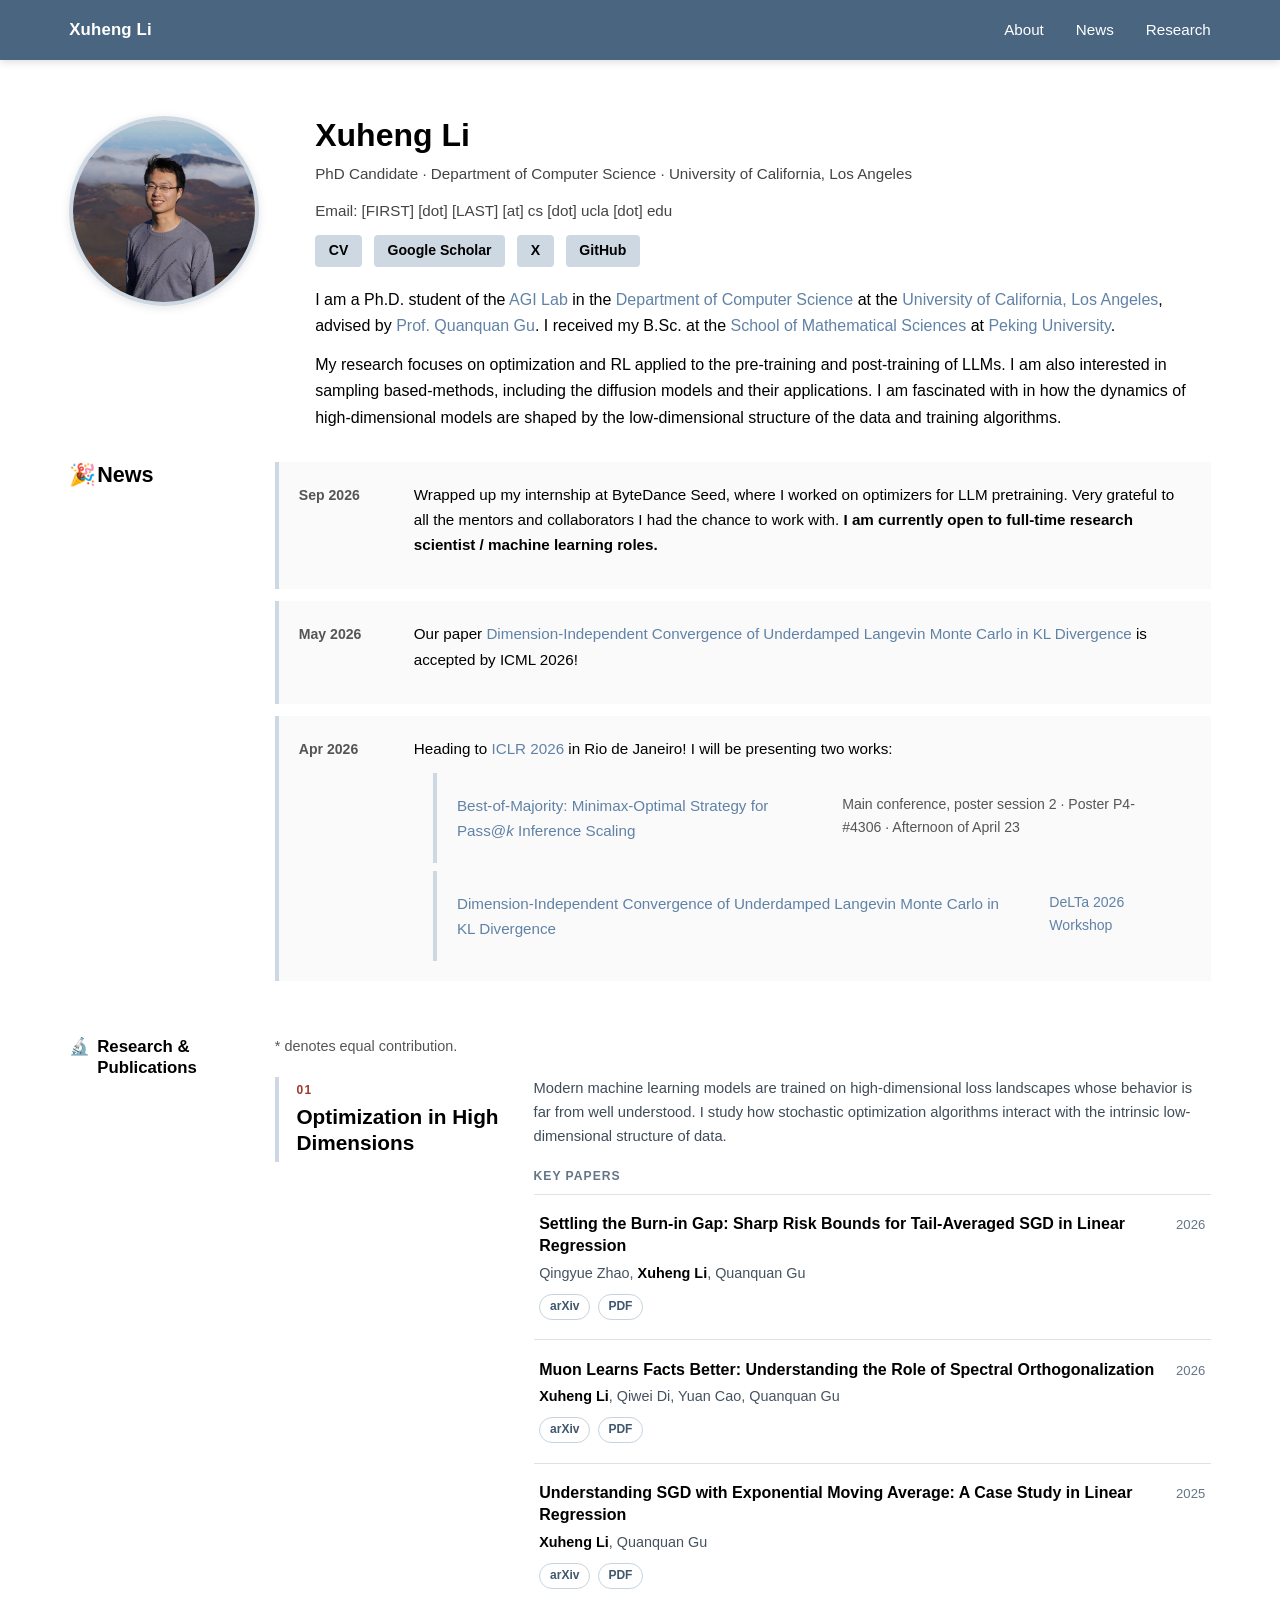
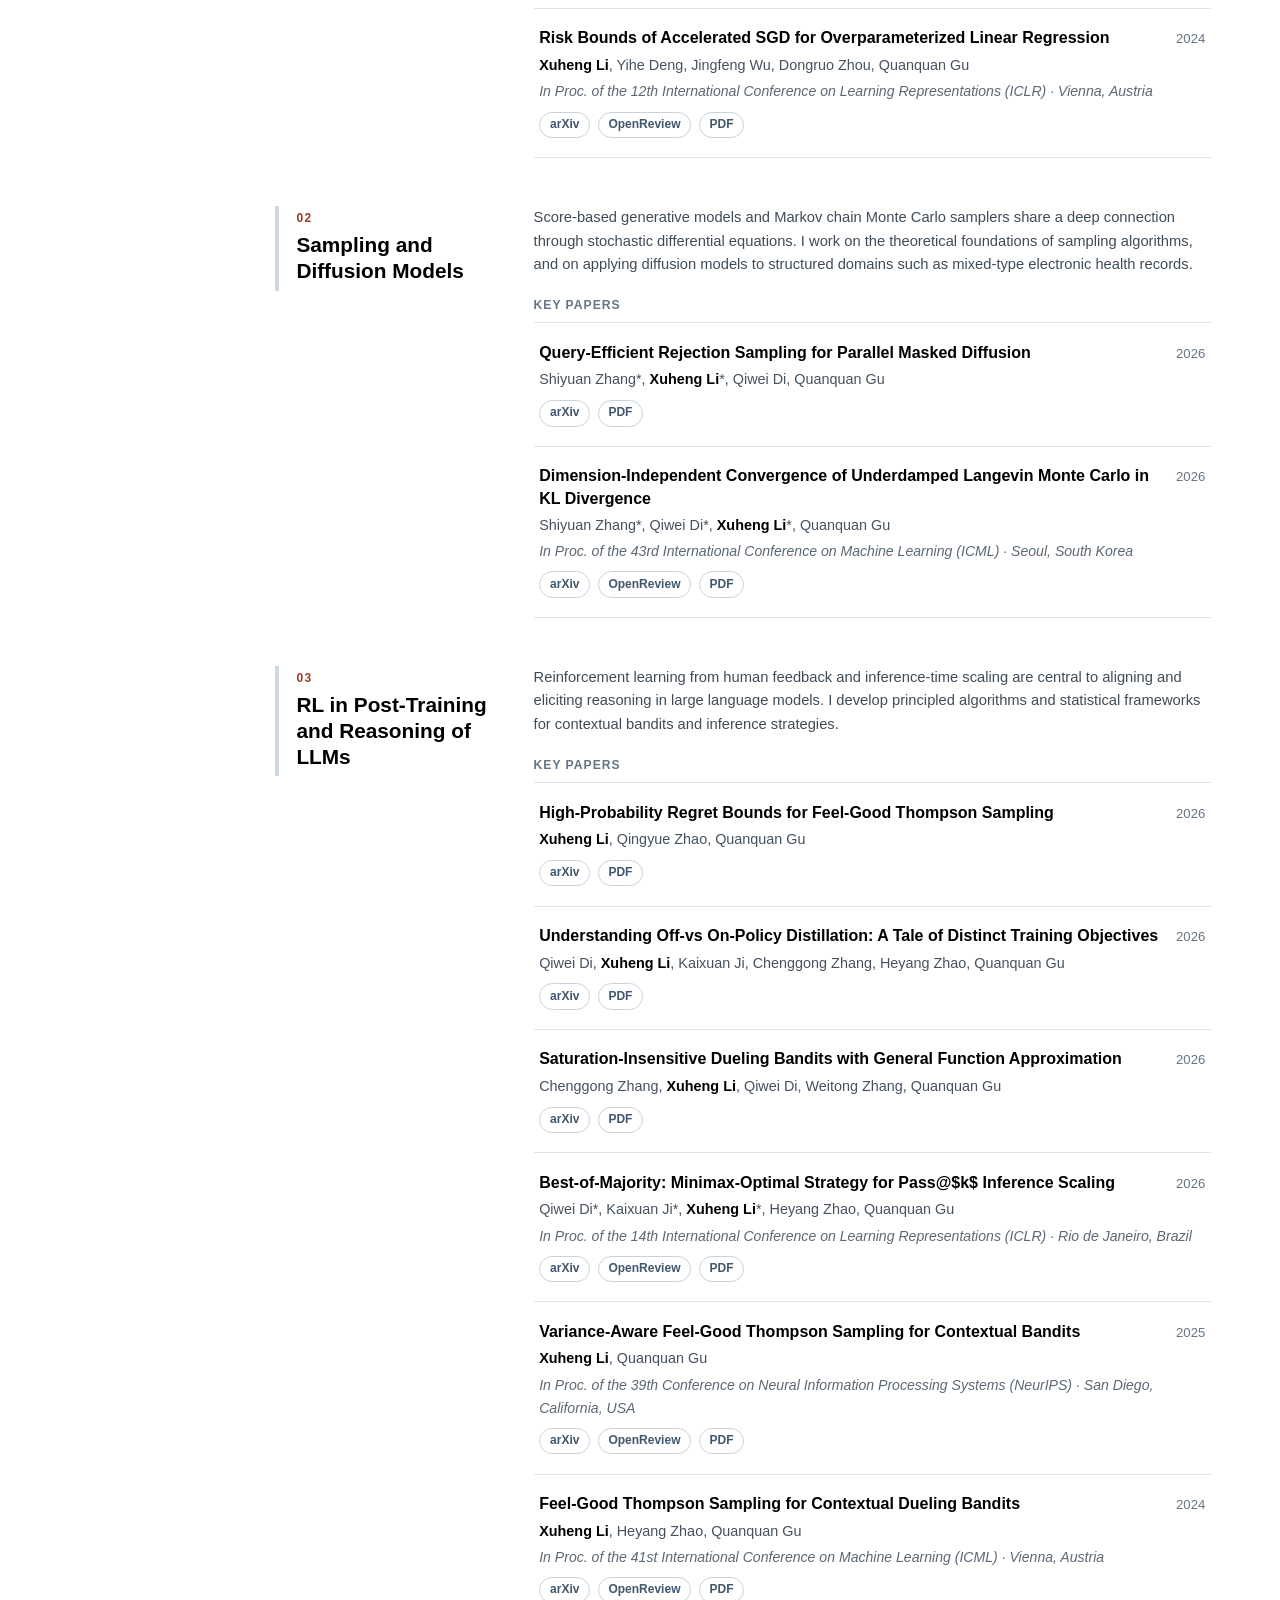
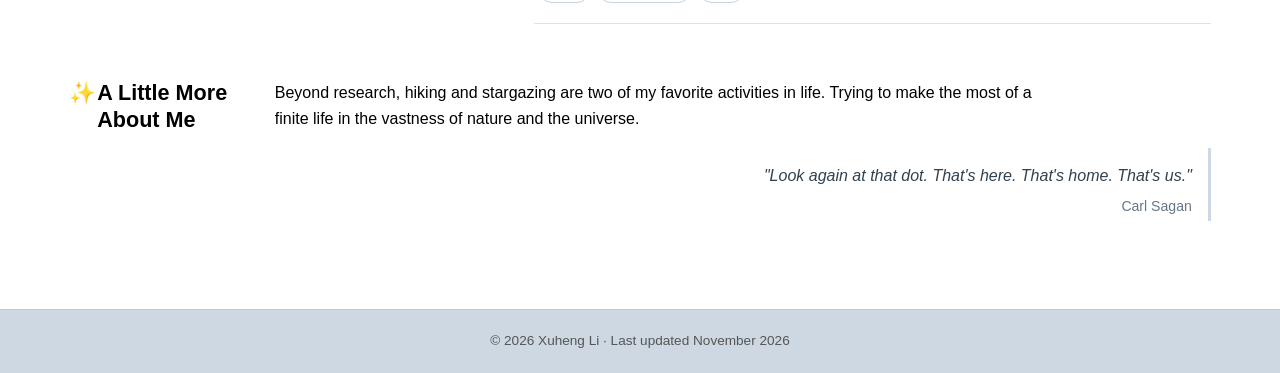
==== commit db68b2d0: "Refine research publication layout" ====
--- a/index.html
+++ b/index.html
@@ -4,7 +4,7 @@
   <meta charset="UTF-8" />
   <meta name="viewport" content="width=device-width, initial-scale=1.0" />
   <title>Xuheng Li</title>
-  <link rel="stylesheet" href="style.css?v=20261116-research-groups" />
+  <link rel="stylesheet" href="style.css?v=20261116-research-columns" />
   <link rel="preload" href="publications.json?v=20261116-research-groups" as="fetch" />
 </head>
 <body>
@@ -214,13 +214,15 @@
           <div class="research-theme-heading">
             <span class="research-theme-number">${area.number}</span>
             <h3 id="research-${area.id}">${area.title}</h3>
-            <p>${area.description}</p>
-          </div>
-          <div class="research-theme-papers">
-            <p class="key-papers-label">Key papers</p>
-            <ul class="pub-list">
-              ${areaPubs.map(buildItem).join("")}
-            </ul>
+          </div>
+          <div class="research-theme-main">
+            <p class="research-theme-description">${area.description}</p>
+            <div class="research-theme-papers">
+              <p class="key-papers-label">Key papers</p>
+              <ul class="pub-list">
+                ${areaPubs.map(buildItem).join("")}
+              </ul>
+            </div>
           </div>
         </section>`;
     }
--- a/style.css
+++ b/style.css
@@ -502,7 +502,15 @@
 /* =====================================================
    Research & Publications
    ===================================================== */
+#research > .section-title {
+  font-size: 1.05rem;
+}
+
 .research-theme {
+  display: grid;
+  grid-template-columns: 230px minmax(0, 1fr);
+  column-gap: 1.8rem;
+  align-items: start;
   margin-bottom: 3rem;
   scroll-margin-top: calc(var(--nav-height) + 16px);
 }
@@ -512,8 +520,7 @@
 }
 
 .research-theme-heading {
-  margin-bottom: 1.15rem;
-  padding: 0.2rem 0 0.25rem 1.1rem;
+  padding: 0.2rem 0 0.4rem 1.1rem;
   border-left: 4px solid var(--color-block-light);
   transition: border-color 0.15s;
 }
@@ -532,13 +539,14 @@
 }
 
 .research-theme-heading h3 {
-  margin-bottom: 0.45rem;
-  font-size: 1.1rem;
-}
-
-.research-theme-heading p {
+  margin-bottom: 0;
+  font-size: 1.3rem;
+  line-height: 1.25;
+}
+
+.research-theme-description {
   max-width: 820px;
-  margin-bottom: 0;
+  margin-bottom: 1.15rem;
   color: #3f4c58;
   font-size: 0.92rem;
   line-height: 1.6;
@@ -609,7 +617,16 @@
   }
 
   .research-theme {
+    display: block;
     margin-bottom: 2.5rem;
+  }
+
+  .research-theme-heading {
+    margin-bottom: 0.8rem;
+  }
+
+  .research-theme-heading h3 {
+    font-size: 1.18rem;
   }
 }
 
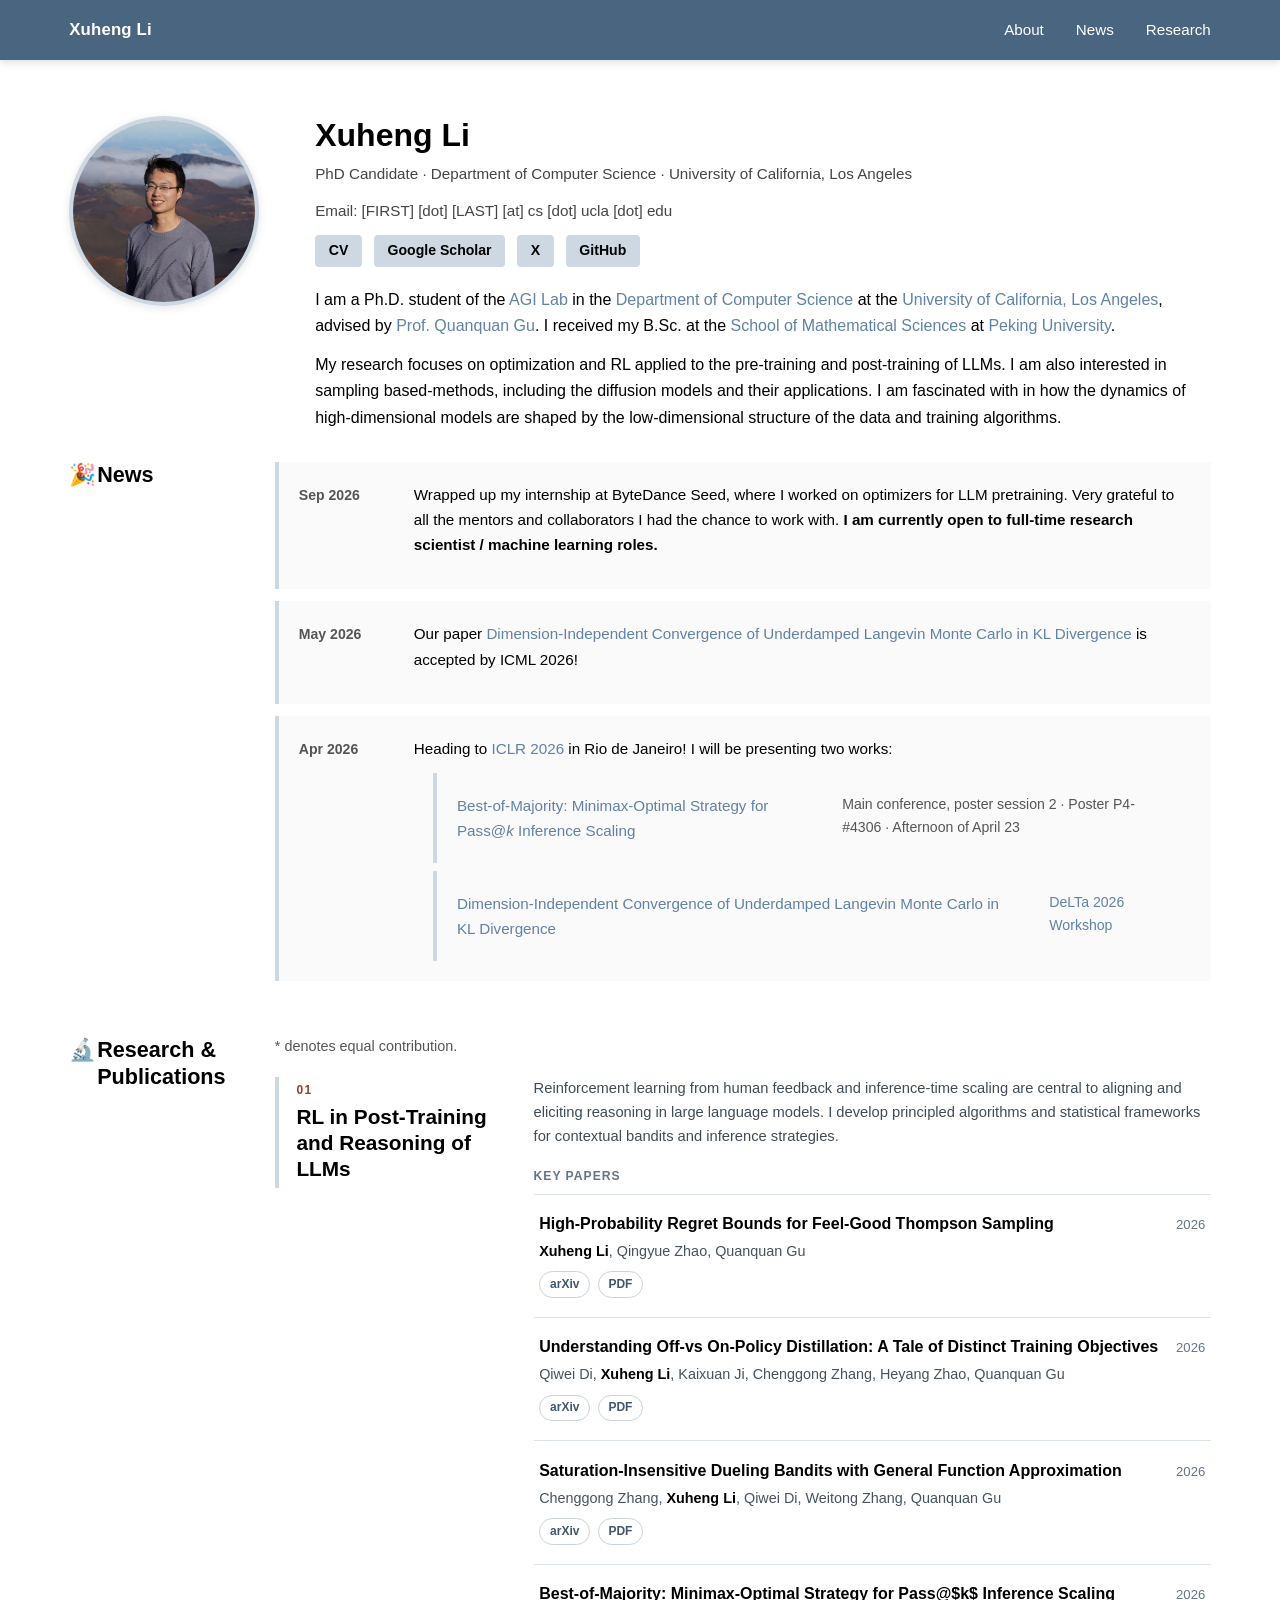
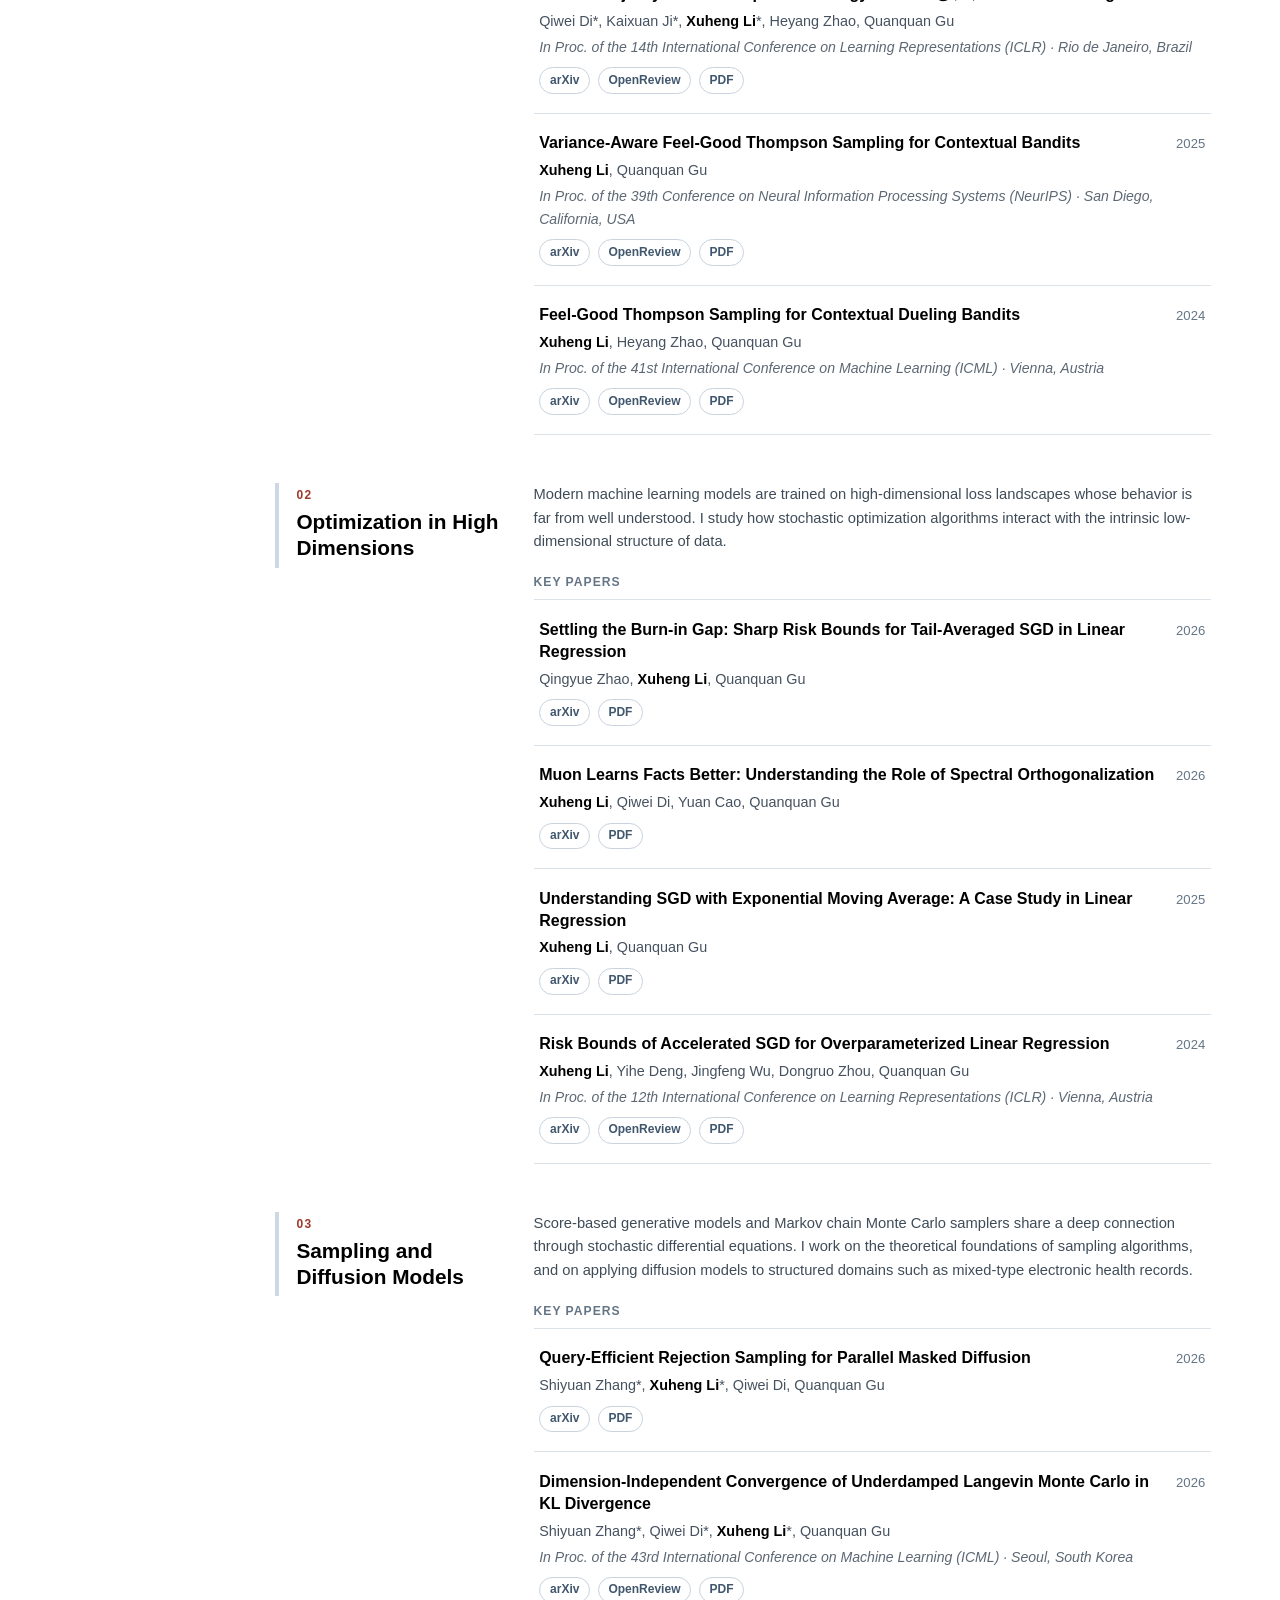
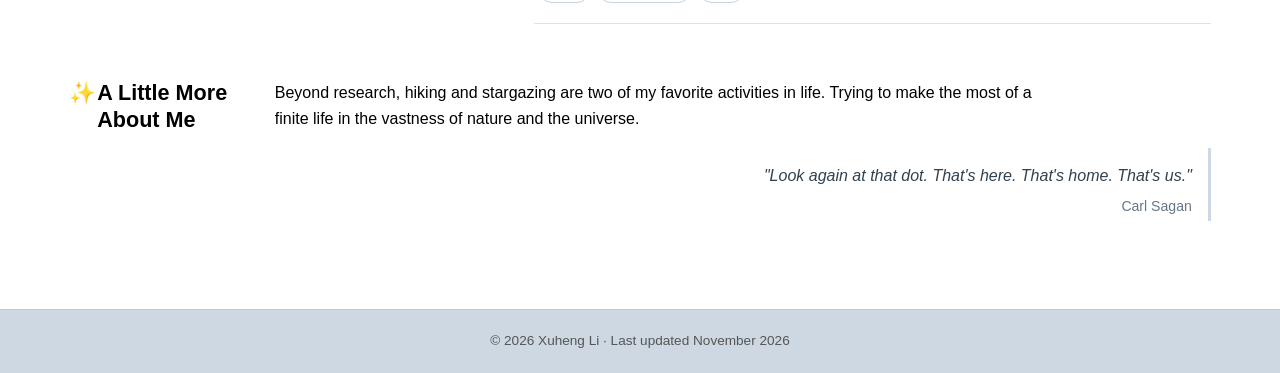
==== commit 4e11c800: "Prioritize LLM post-training research" ====
--- a/index.html
+++ b/index.html
@@ -4,7 +4,7 @@
   <meta charset="UTF-8" />
   <meta name="viewport" content="width=device-width, initial-scale=1.0" />
   <title>Xuheng Li</title>
-  <link rel="stylesheet" href="style.css?v=20261116-research-columns" />
+  <link rel="stylesheet" href="style.css?v=20261116-research-order" />
   <link rel="preload" href="publications.json?v=20261116-research-groups" as="fetch" />
 </head>
 <body>
@@ -188,22 +188,22 @@
 
     const researchAreas = [
       {
+        id: "rl-llm",
+        number: "01",
+        title: "RL in Post-Training and Reasoning of LLMs",
+        description: "Reinforcement learning from human feedback and inference-time scaling are central to aligning and eliciting reasoning in large language models. I develop principled algorithms and statistical frameworks for contextual bandits and inference strategies."
+      },
+      {
         id: "optimization",
-        number: "01",
+        number: "02",
         title: "Optimization in High Dimensions",
         description: "Modern machine learning models are trained on high-dimensional loss landscapes whose behavior is far from well understood. I study how stochastic optimization algorithms interact with the intrinsic low-dimensional structure of data."
       },
       {
         id: "sampling",
-        number: "02",
+        number: "03",
         title: "Sampling and Diffusion Models",
         description: "Score-based generative models and Markov chain Monte Carlo samplers share a deep connection through stochastic differential equations. I work on the theoretical foundations of sampling algorithms, and on applying diffusion models to structured domains such as mixed-type electronic health records."
-      },
-      {
-        id: "rl-llm",
-        number: "03",
-        title: "RL in Post-Training and Reasoning of LLMs",
-        description: "Reinforcement learning from human feedback and inference-time scaling are central to aligning and eliciting reasoning in large language models. I develop principled algorithms and statistical frameworks for contextual bandits and inference strategies."
       }
     ];
 
--- a/style.css
+++ b/style.css
@@ -502,10 +502,6 @@
 /* =====================================================
    Research & Publications
    ===================================================== */
-#research > .section-title {
-  font-size: 1.05rem;
-}
-
 .research-theme {
   display: grid;
   grid-template-columns: 230px minmax(0, 1fr);
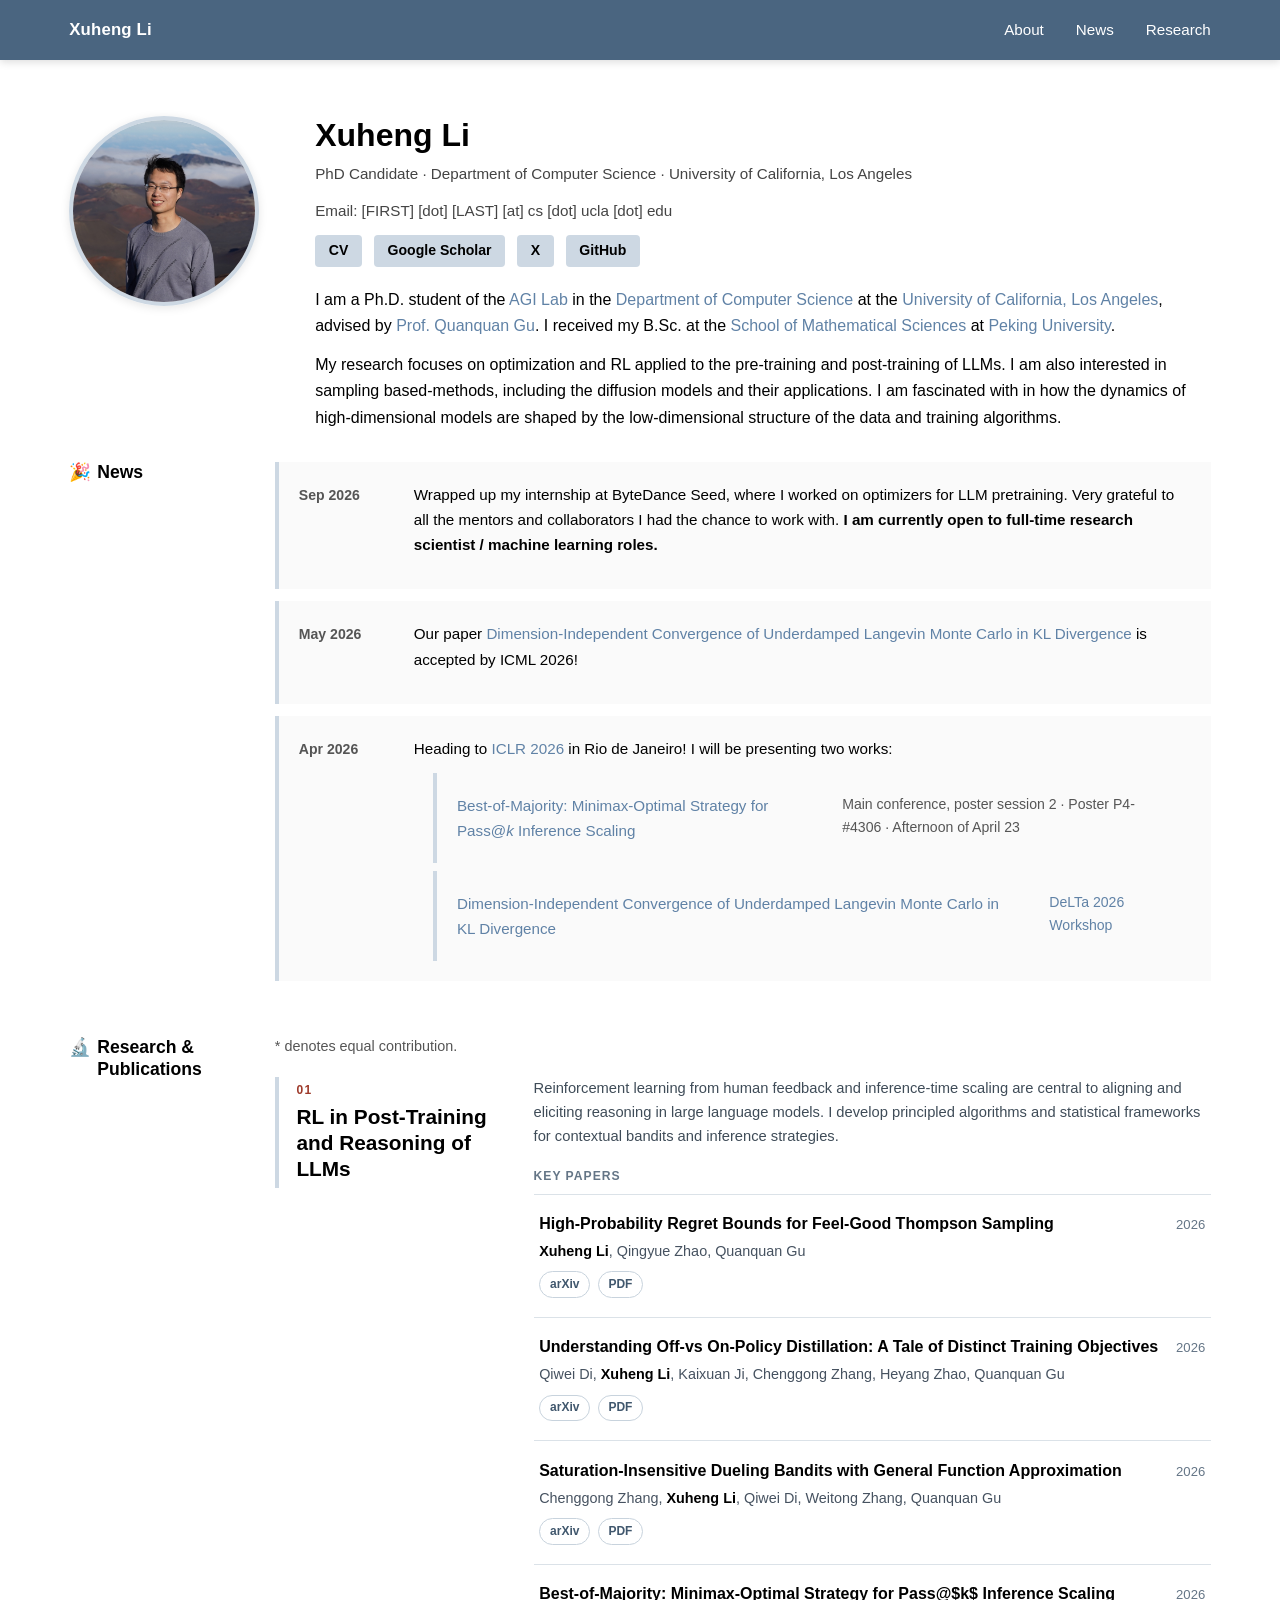
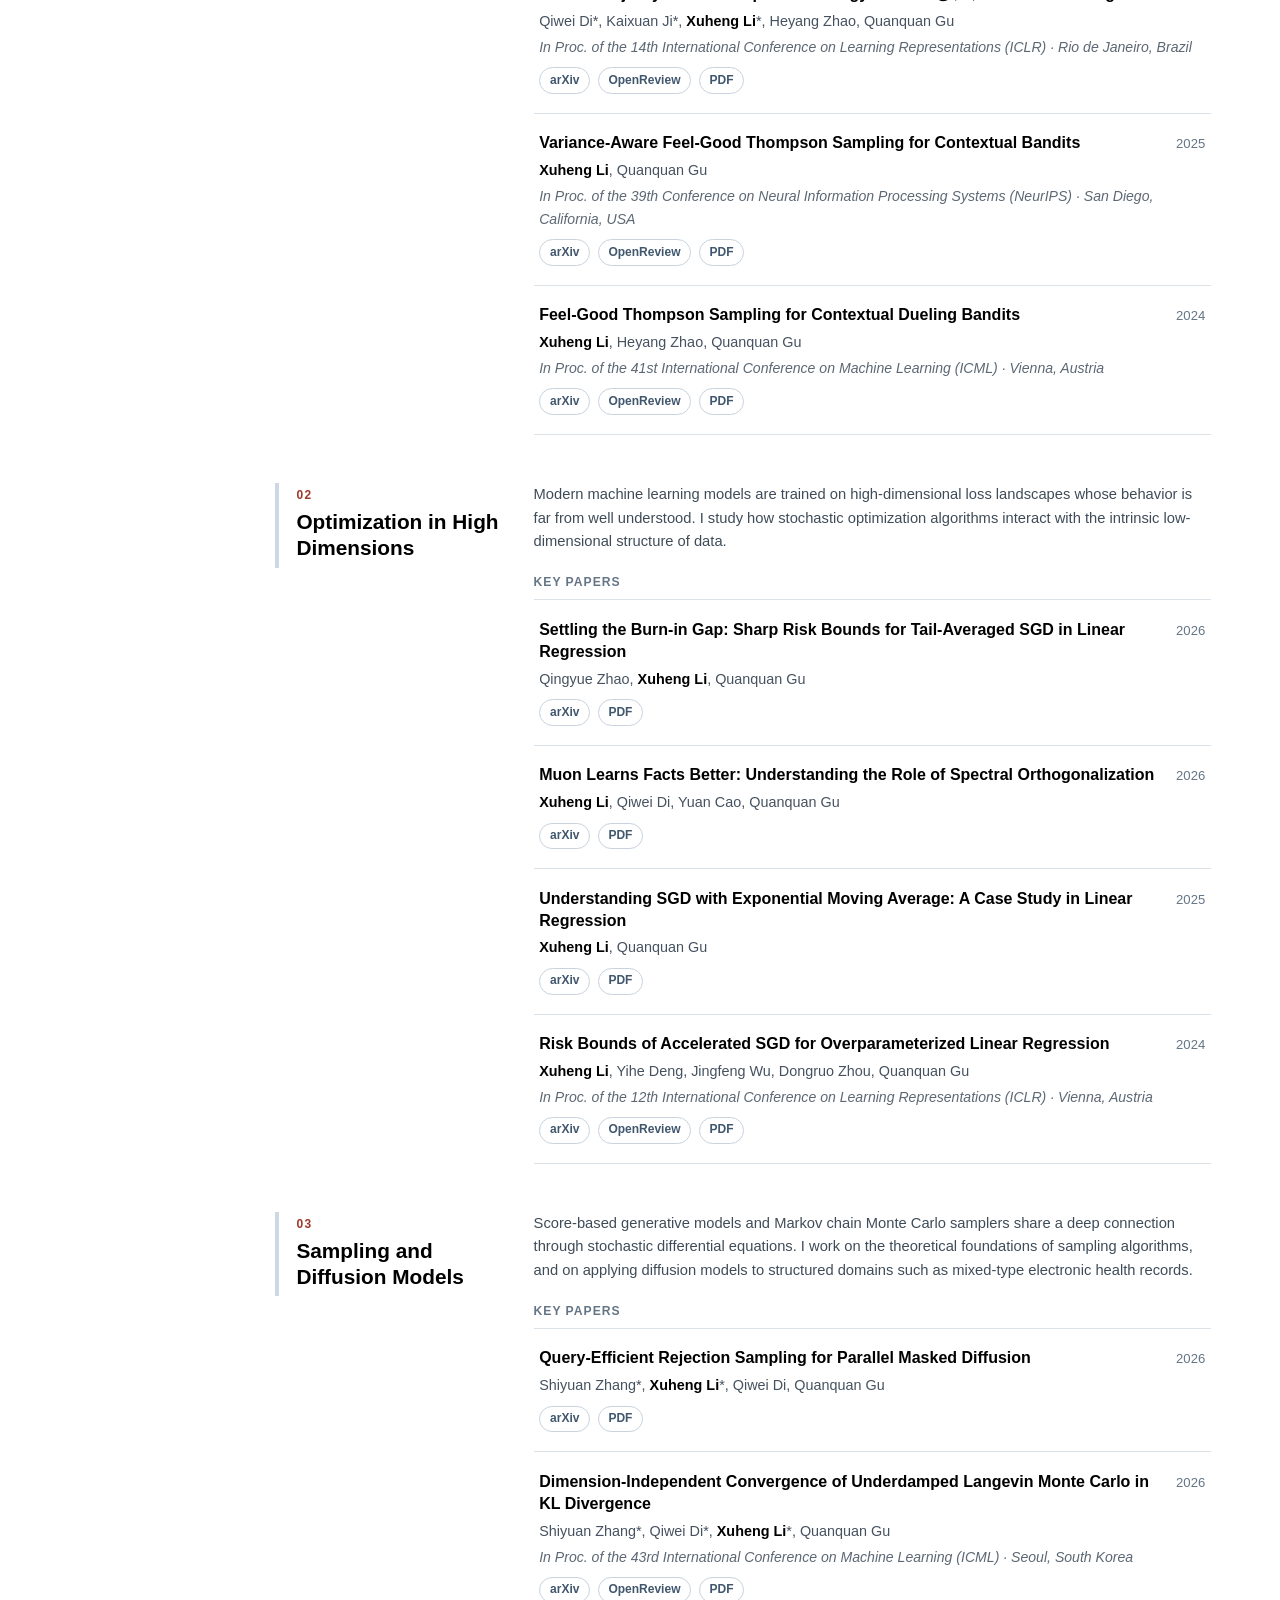
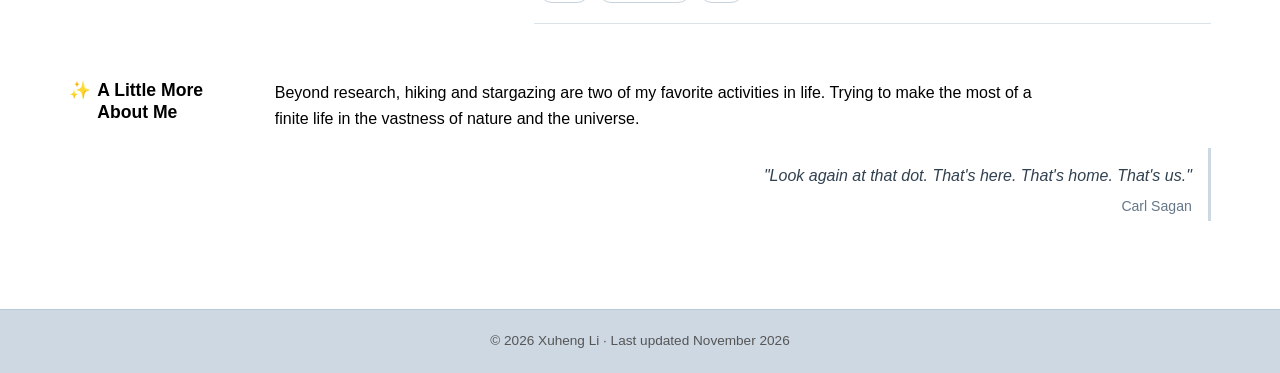
==== commit 6bb6b8af: "Reduce section heading size" ====
--- a/index.html
+++ b/index.html
@@ -4,7 +4,7 @@
   <meta charset="UTF-8" />
   <meta name="viewport" content="width=device-width, initial-scale=1.0" />
   <title>Xuheng Li</title>
-  <link rel="stylesheet" href="style.css?v=20261116-research-order" />
+  <link rel="stylesheet" href="style.css?v=20261116-section-titles" />
   <link rel="preload" href="publications.json?v=20261116-research-groups" as="fetch" />
 </head>
 <body>
--- a/style.css
+++ b/style.css
@@ -158,7 +158,7 @@
 }
 
 .section-title {
-  font-size: 1.35rem;
+  font-size: 1.1rem;
   font-weight: 700;
   position: relative;
   padding: 0 0 var(--sp-xs) 1.75rem;
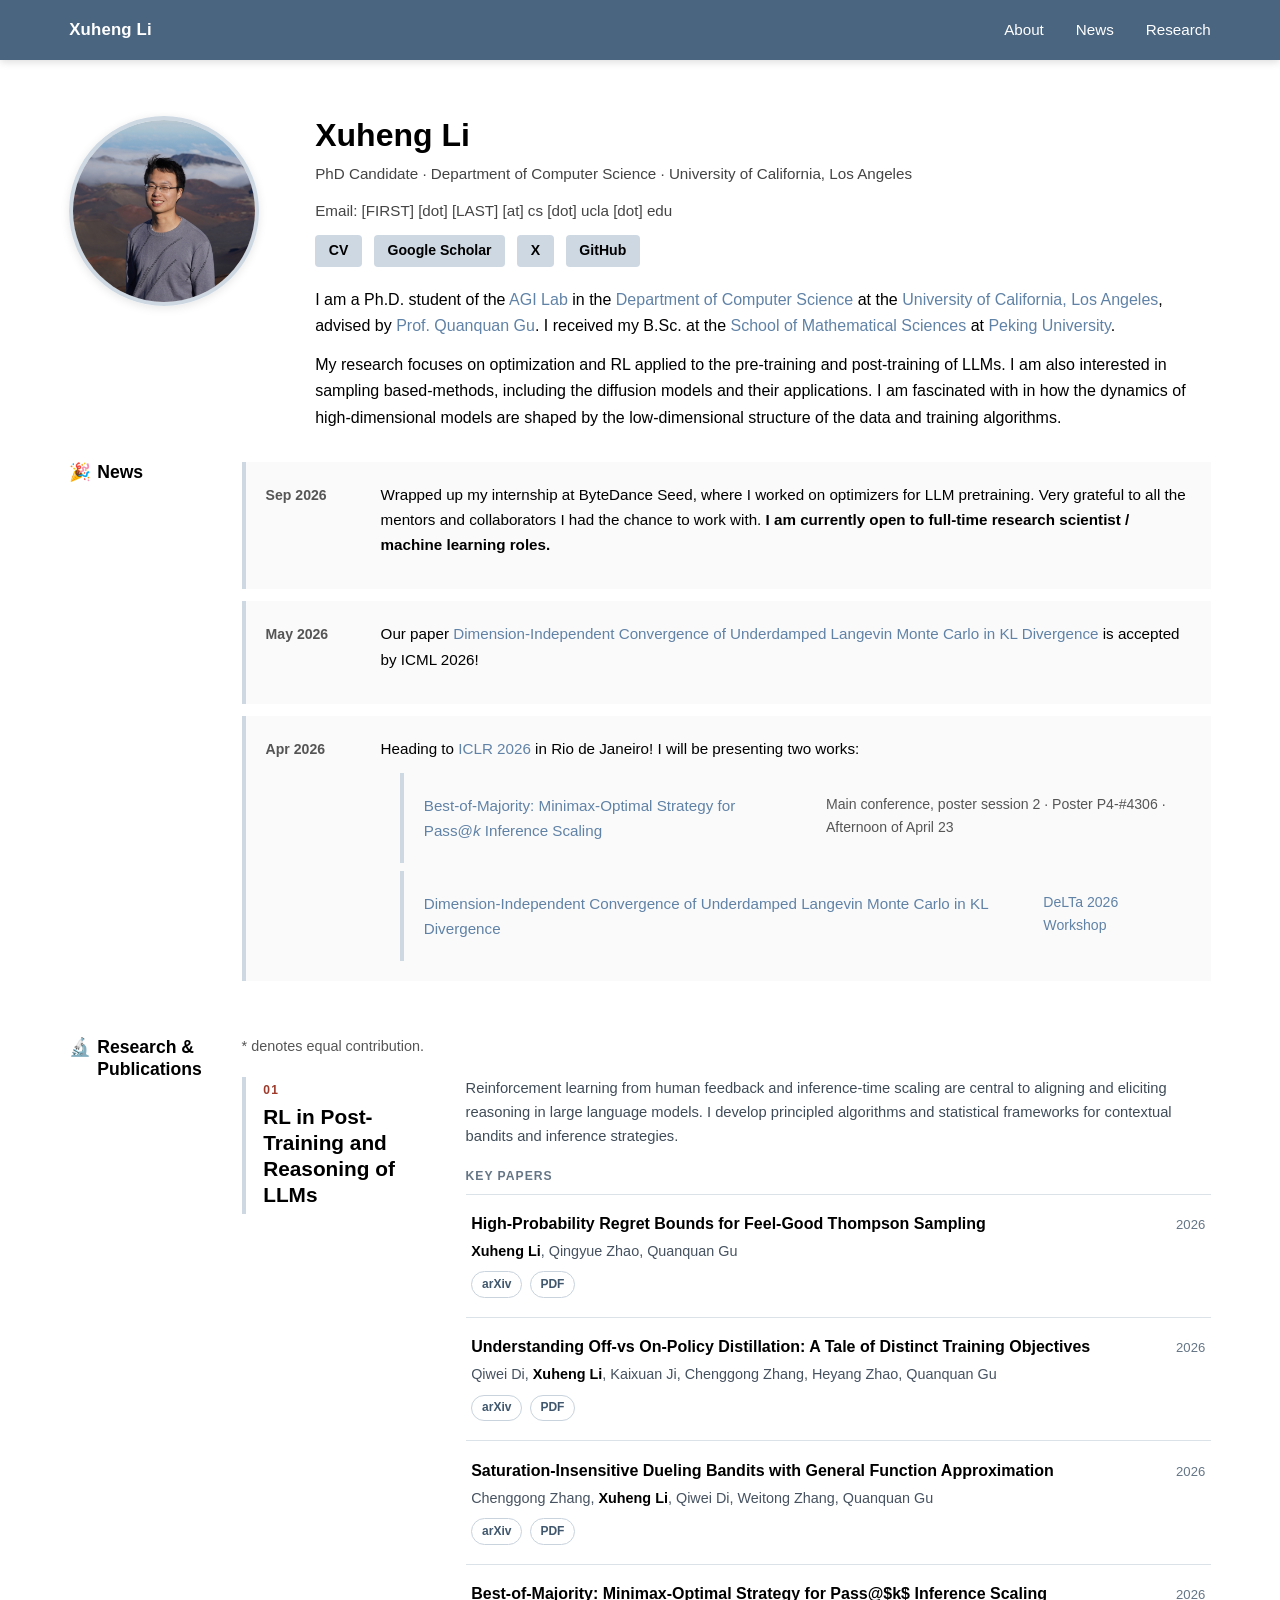
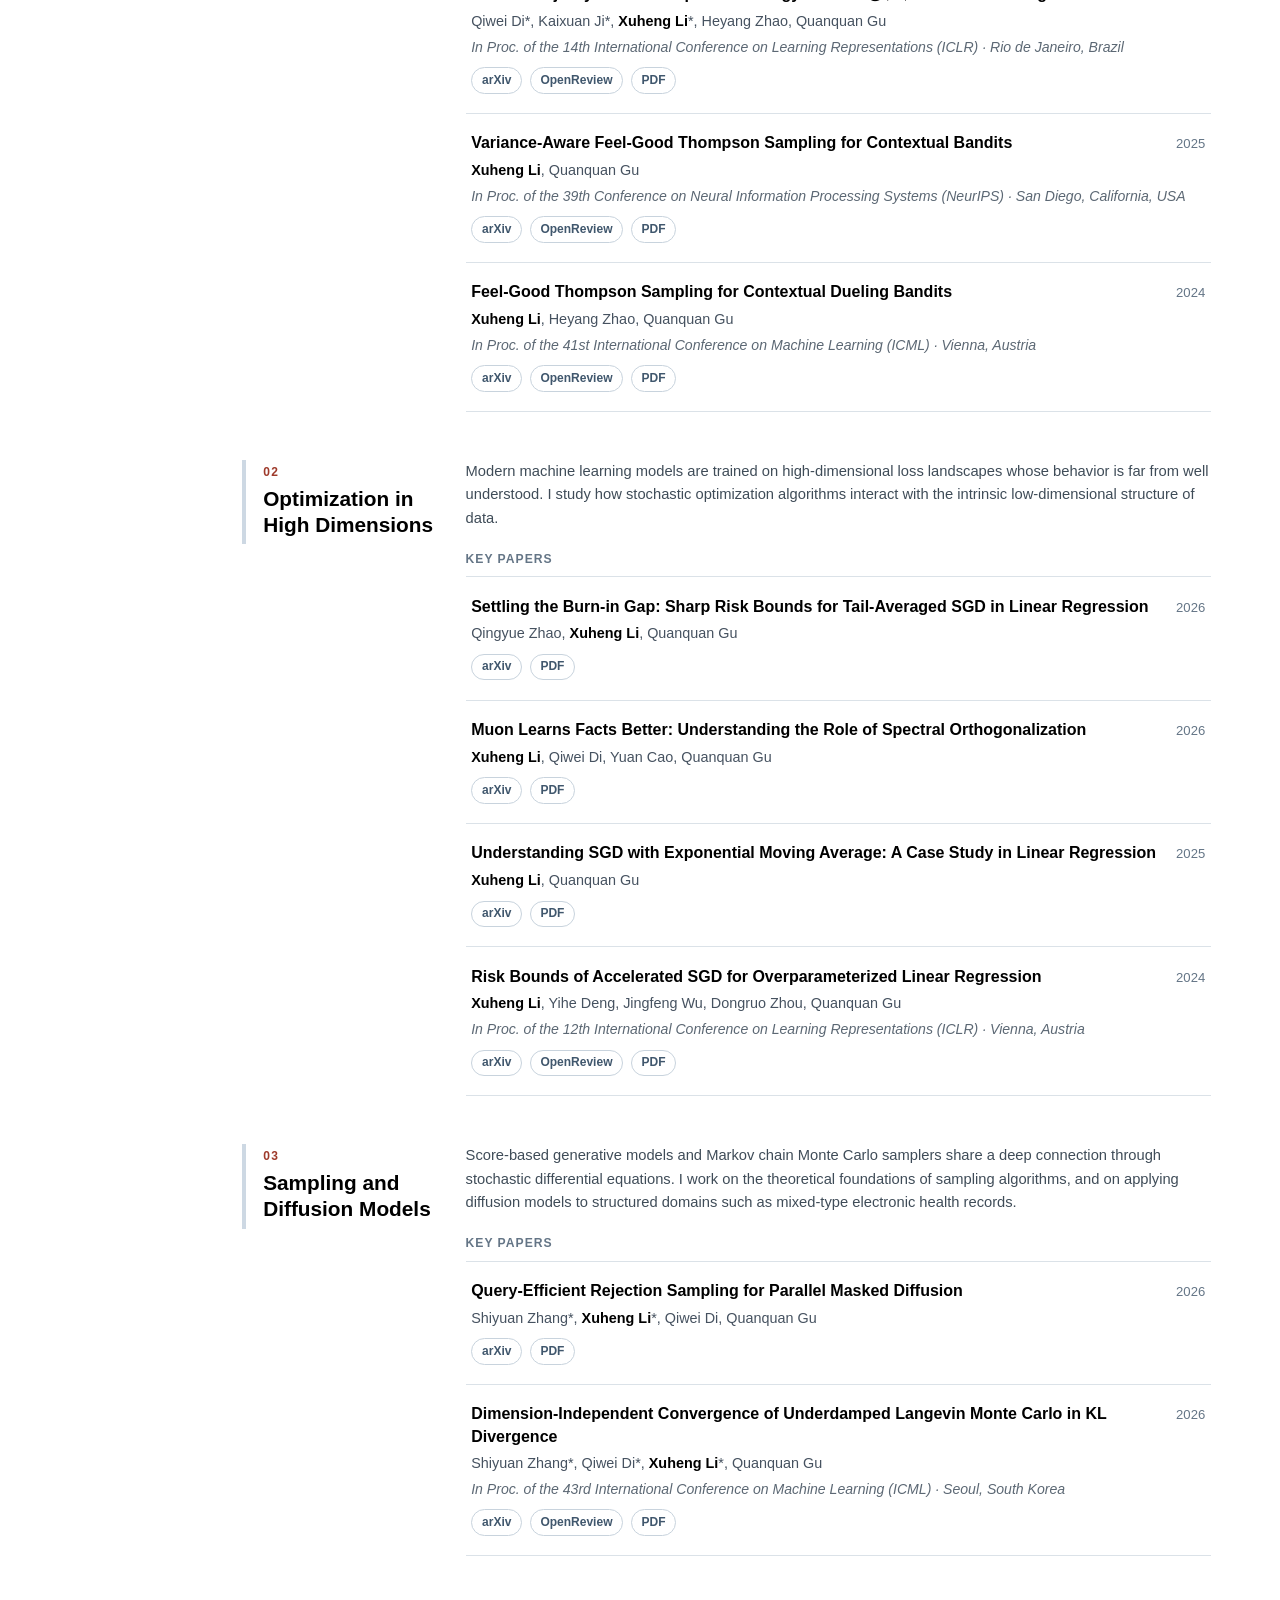
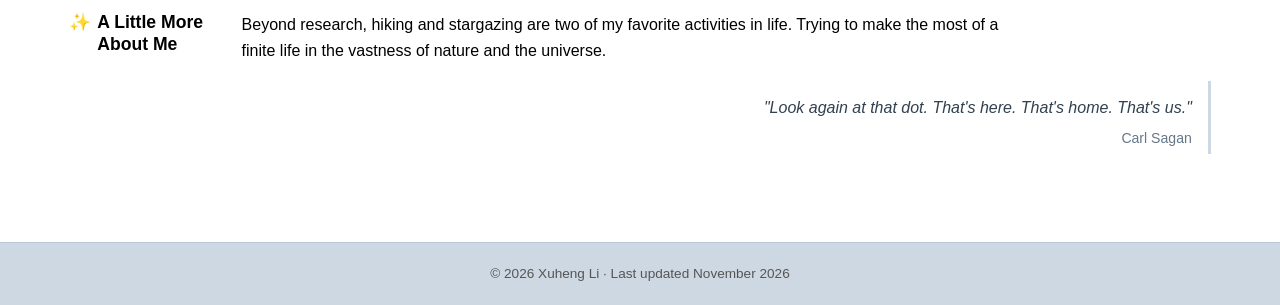
==== commit 558860d4: "Widen publication content column" ====
--- a/index.html
+++ b/index.html
@@ -4,7 +4,7 @@
   <meta charset="UTF-8" />
   <meta name="viewport" content="width=device-width, initial-scale=1.0" />
   <title>Xuheng Li</title>
-  <link rel="stylesheet" href="style.css?v=20261116-section-titles" />
+  <link rel="stylesheet" href="style.css?v=20261116-wider-content" />
   <link rel="preload" href="publications.json?v=20261116-research-groups" as="fetch" />
 </head>
 <body>
--- a/style.css
+++ b/style.css
@@ -148,8 +148,8 @@
 #research,
 #more-about-me {
   display: grid;
-  grid-template-columns: 180px minmax(0, 1fr);
-  column-gap: 1.6rem;
+  grid-template-columns: 150px minmax(0, 1fr);
+  column-gap: 1.4rem;
   align-items: start;
 }
 
@@ -423,8 +423,6 @@
 .pub-item:hover,
 .pub-item:focus-within {
   transform: translateY(-4px);
-  padding-left: 0.8rem;
-  padding-right: 0.8rem;
   background: #f7fafc;
   box-shadow: 0 8px 20px rgba(44, 61, 78, 0.1);
 }
@@ -504,8 +502,8 @@
    ===================================================== */
 .research-theme {
   display: grid;
-  grid-template-columns: 230px minmax(0, 1fr);
-  column-gap: 1.8rem;
+  grid-template-columns: 200px minmax(0, 1fr);
+  column-gap: 1.5rem;
   align-items: start;
   margin-bottom: 3rem;
   scroll-margin-top: calc(var(--nav-height) + 16px);
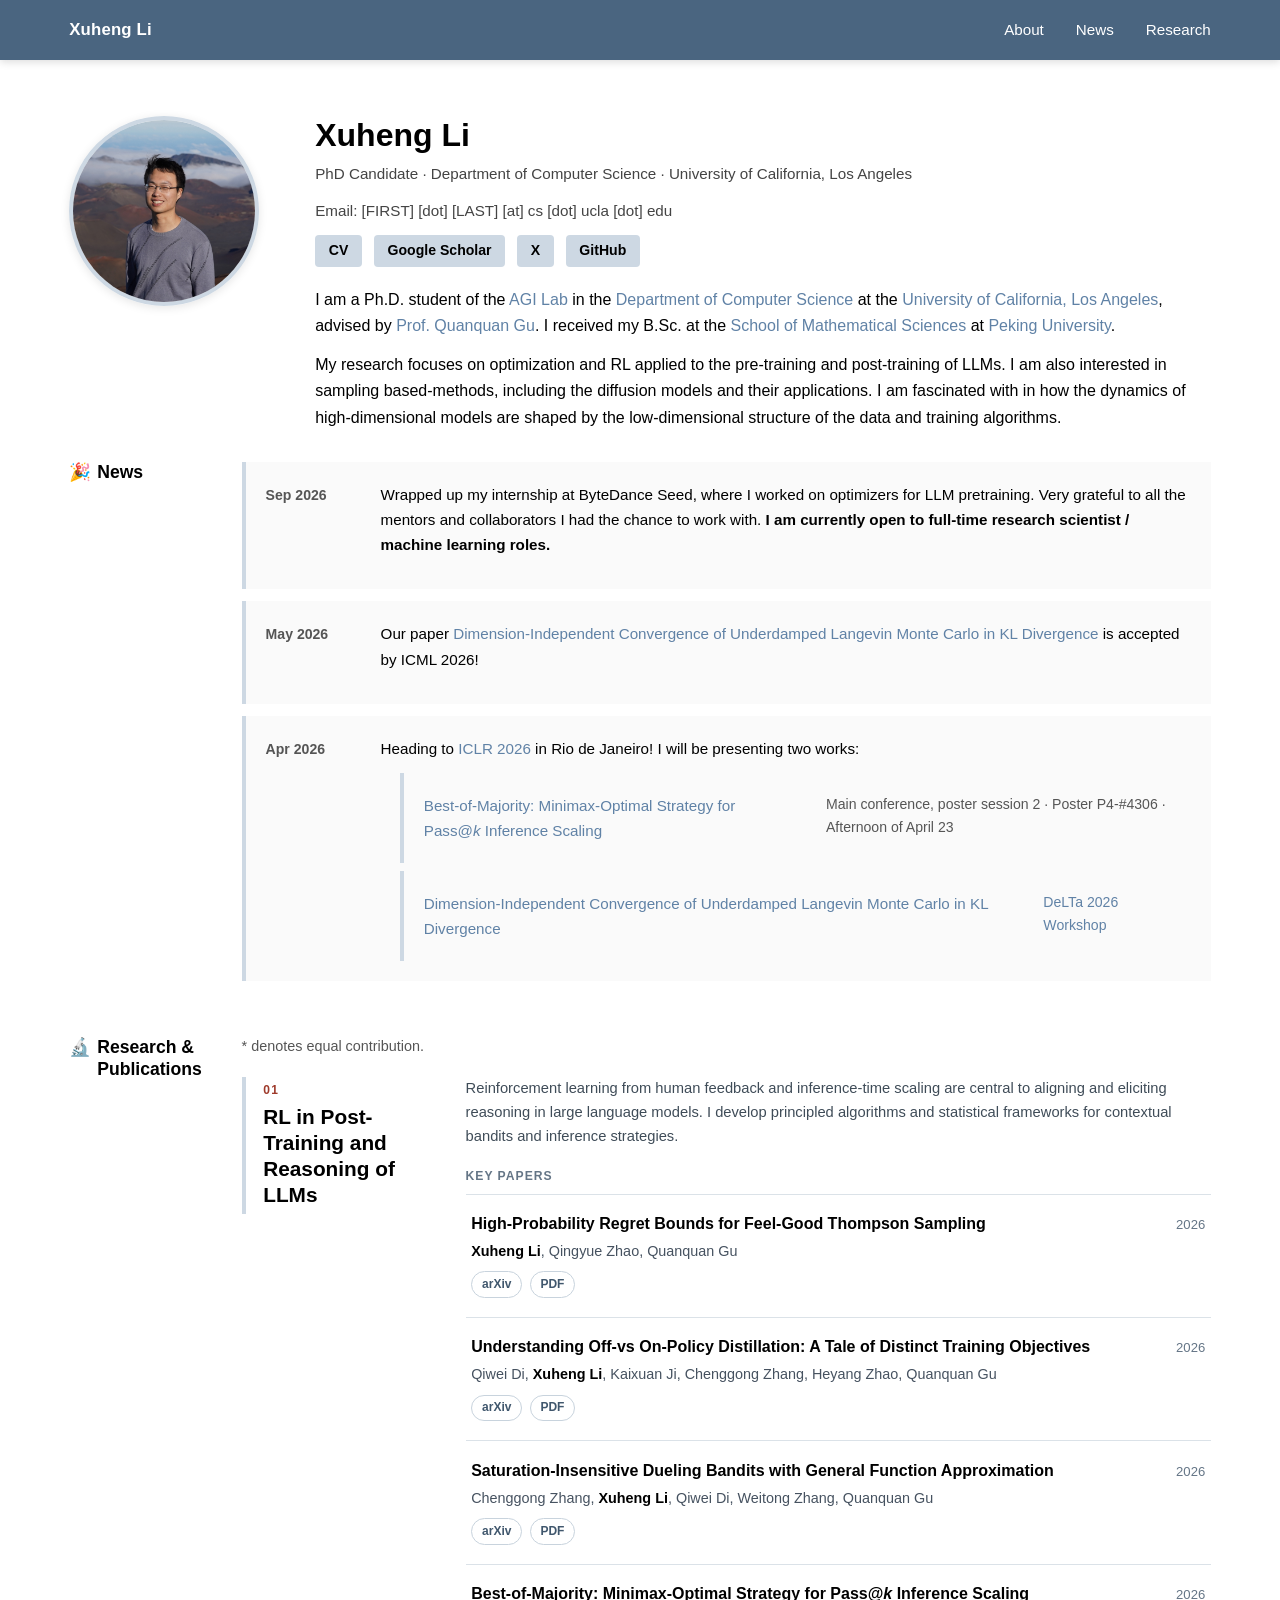
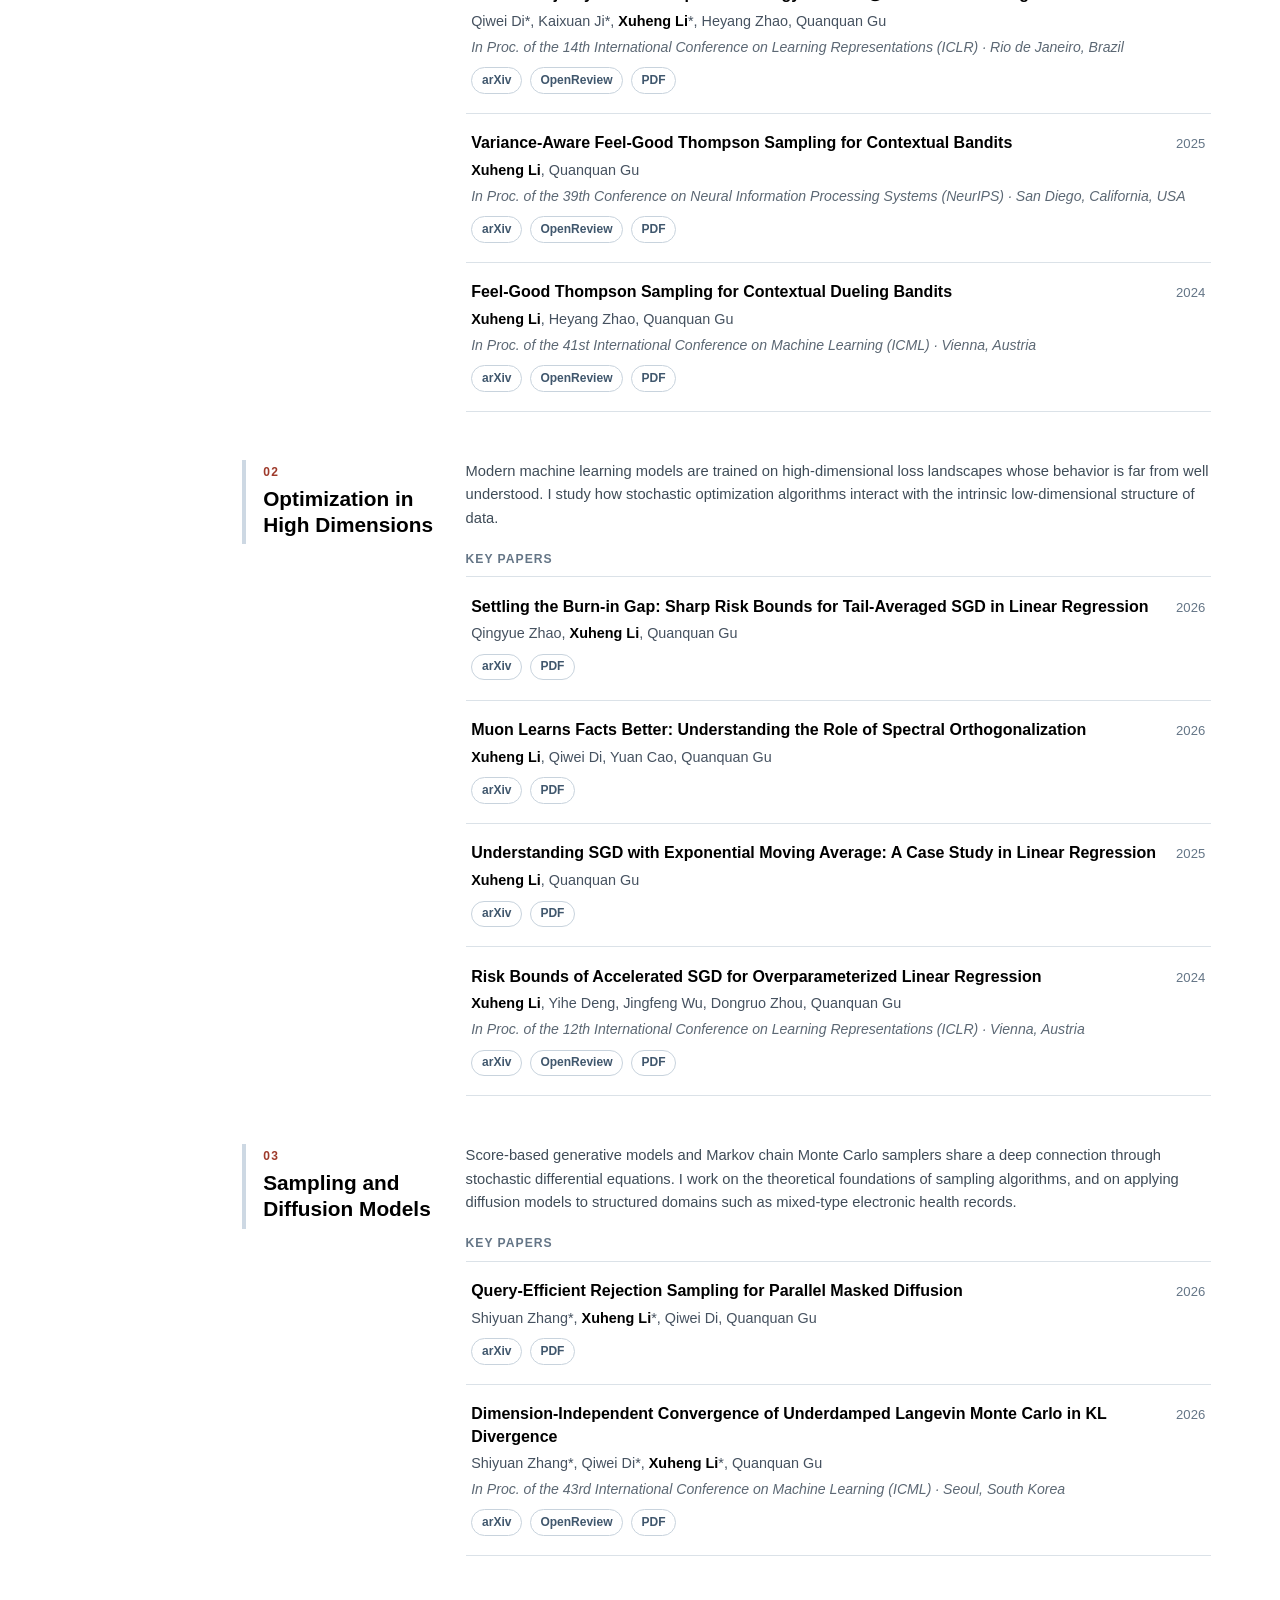
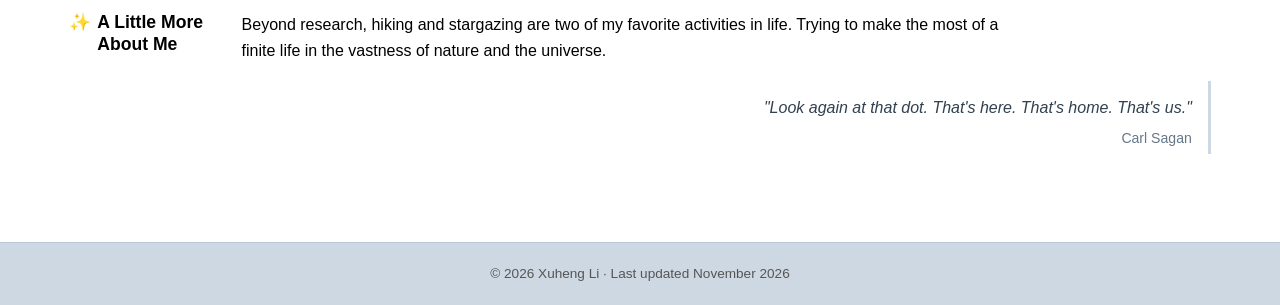
==== commit 1d2b4b53: "Render Pass@k title correctly" ====
--- a/index.html
+++ b/index.html
@@ -5,7 +5,7 @@
   <meta name="viewport" content="width=device-width, initial-scale=1.0" />
   <title>Xuheng Li</title>
   <link rel="stylesheet" href="style.css?v=20261116-wider-content" />
-  <link rel="preload" href="publications.json?v=20261116-research-groups" as="fetch" />
+  <link rel="preload" href="publications.json?v=20261116-pass-k" as="fetch" />
 </head>
 <body>
 
@@ -227,7 +227,7 @@
         </section>`;
     }
 
-    fetch("publications.json?v=20261116-research-groups")
+    fetch("publications.json?v=20261116-pass-k")
       .then(r => r.json())
       .then(pubs => {
         const container = document.getElementById("pub-container");
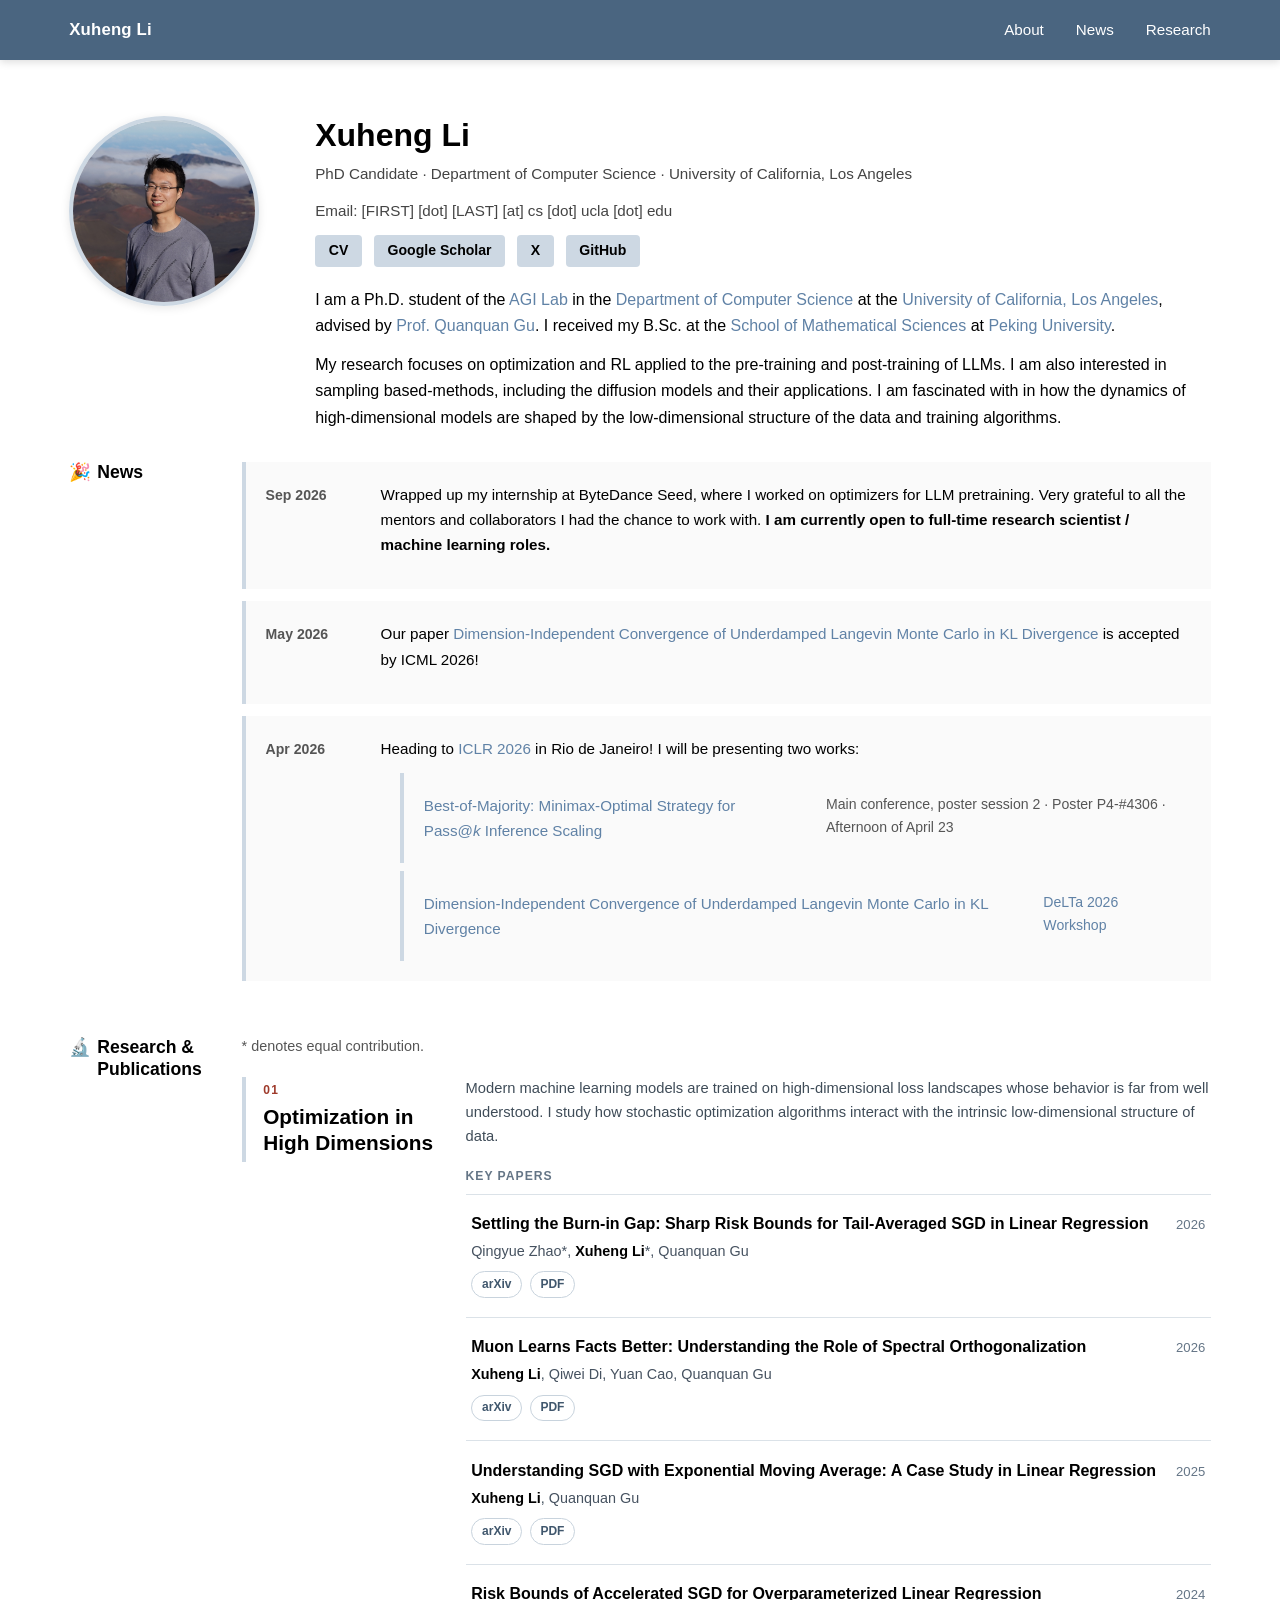
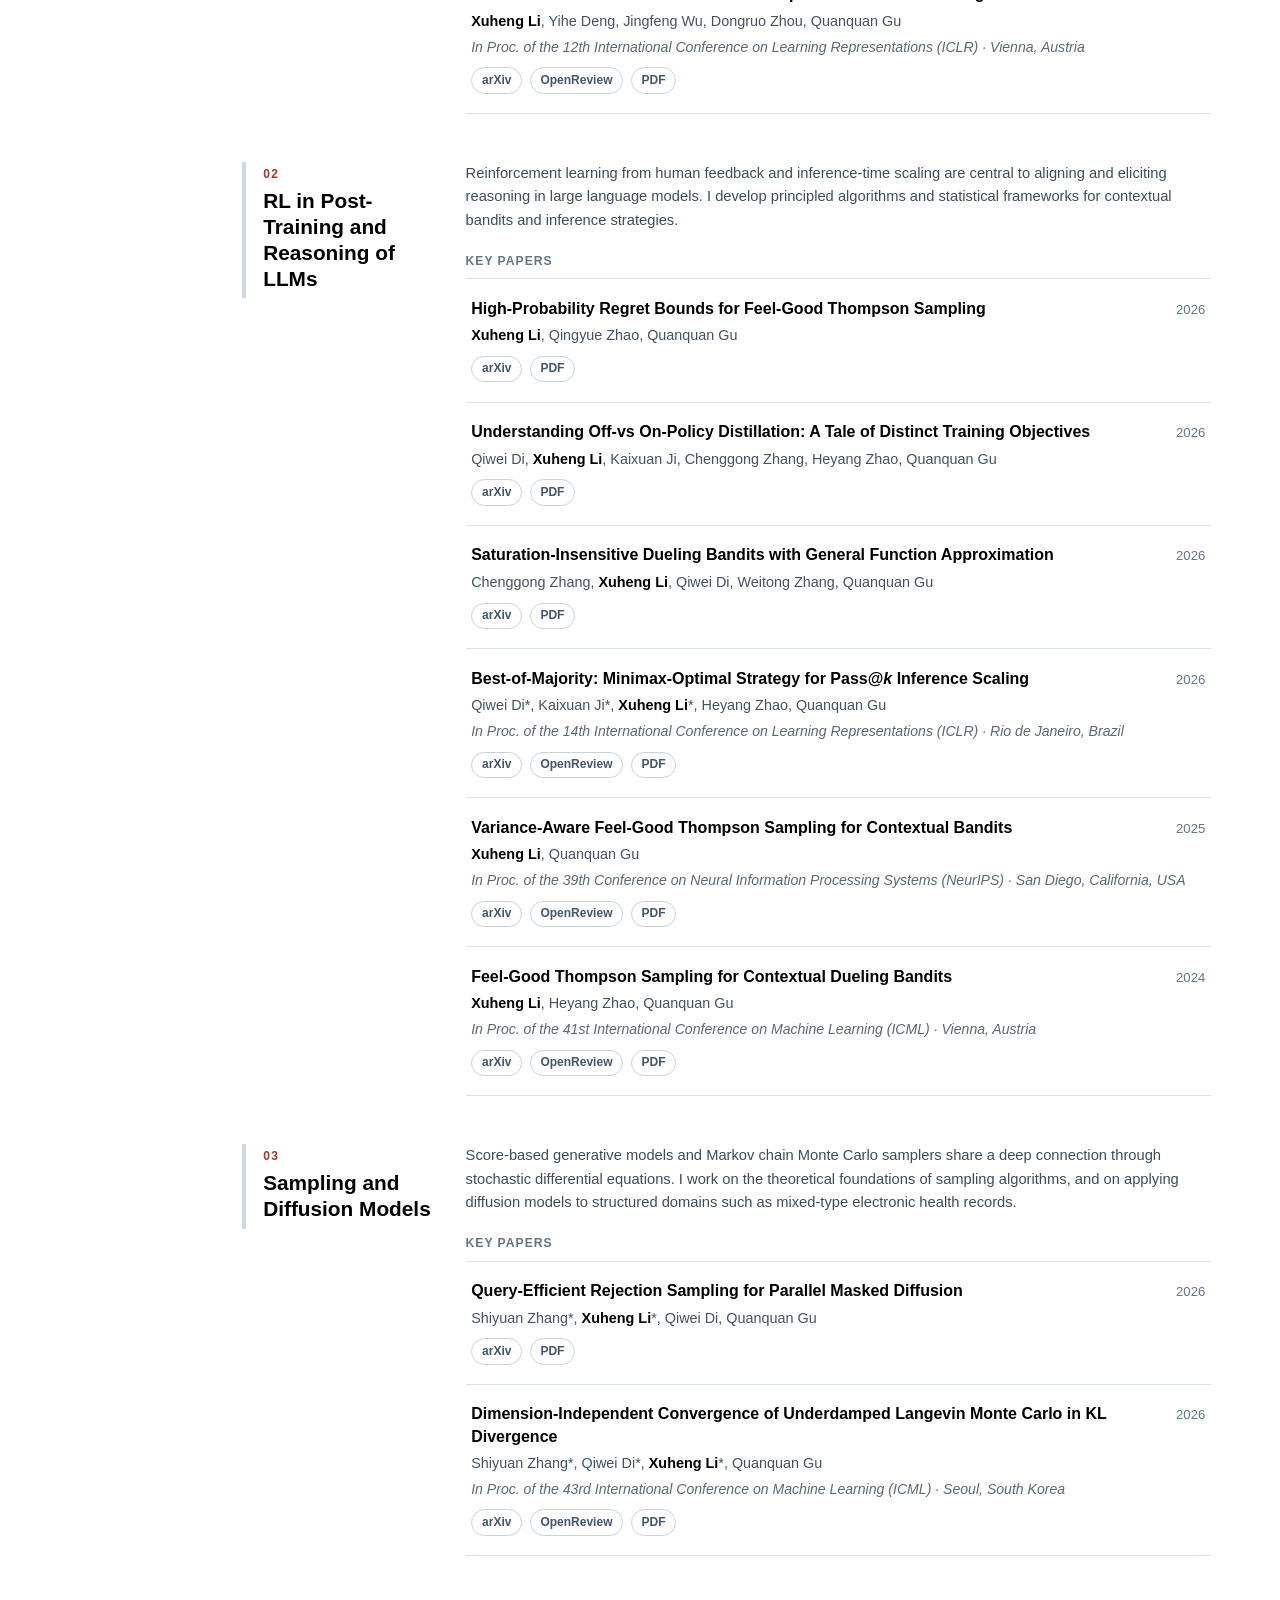
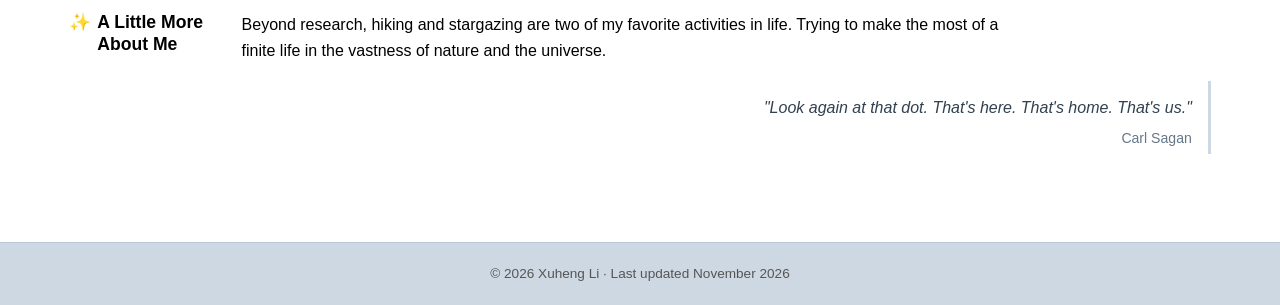
==== commit 43af9a55: "Mark co-first authors and reorder research areas" ====
--- a/index.html
+++ b/index.html
@@ -5,7 +5,7 @@
   <meta name="viewport" content="width=device-width, initial-scale=1.0" />
   <title>Xuheng Li</title>
   <link rel="stylesheet" href="style.css?v=20261116-wider-content" />
-  <link rel="preload" href="publications.json?v=20261116-pass-k" as="fetch" />
+  <link rel="preload" href="publications.json?v=20261116-cofirst-order" as="fetch" />
 </head>
 <body>
 
@@ -188,16 +188,16 @@
 
     const researchAreas = [
       {
+        id: "optimization",
+        number: "01",
+        title: "Optimization in High Dimensions",
+        description: "Modern machine learning models are trained on high-dimensional loss landscapes whose behavior is far from well understood. I study how stochastic optimization algorithms interact with the intrinsic low-dimensional structure of data."
+      },
+      {
         id: "rl-llm",
-        number: "01",
+        number: "02",
         title: "RL in Post-Training and Reasoning of LLMs",
         description: "Reinforcement learning from human feedback and inference-time scaling are central to aligning and eliciting reasoning in large language models. I develop principled algorithms and statistical frameworks for contextual bandits and inference strategies."
-      },
-      {
-        id: "optimization",
-        number: "02",
-        title: "Optimization in High Dimensions",
-        description: "Modern machine learning models are trained on high-dimensional loss landscapes whose behavior is far from well understood. I study how stochastic optimization algorithms interact with the intrinsic low-dimensional structure of data."
       },
       {
         id: "sampling",
@@ -227,7 +227,7 @@
         </section>`;
     }
 
-    fetch("publications.json?v=20261116-pass-k")
+    fetch("publications.json?v=20261116-cofirst-order")
       .then(r => r.json())
       .then(pubs => {
         const container = document.getElementById("pub-container");
